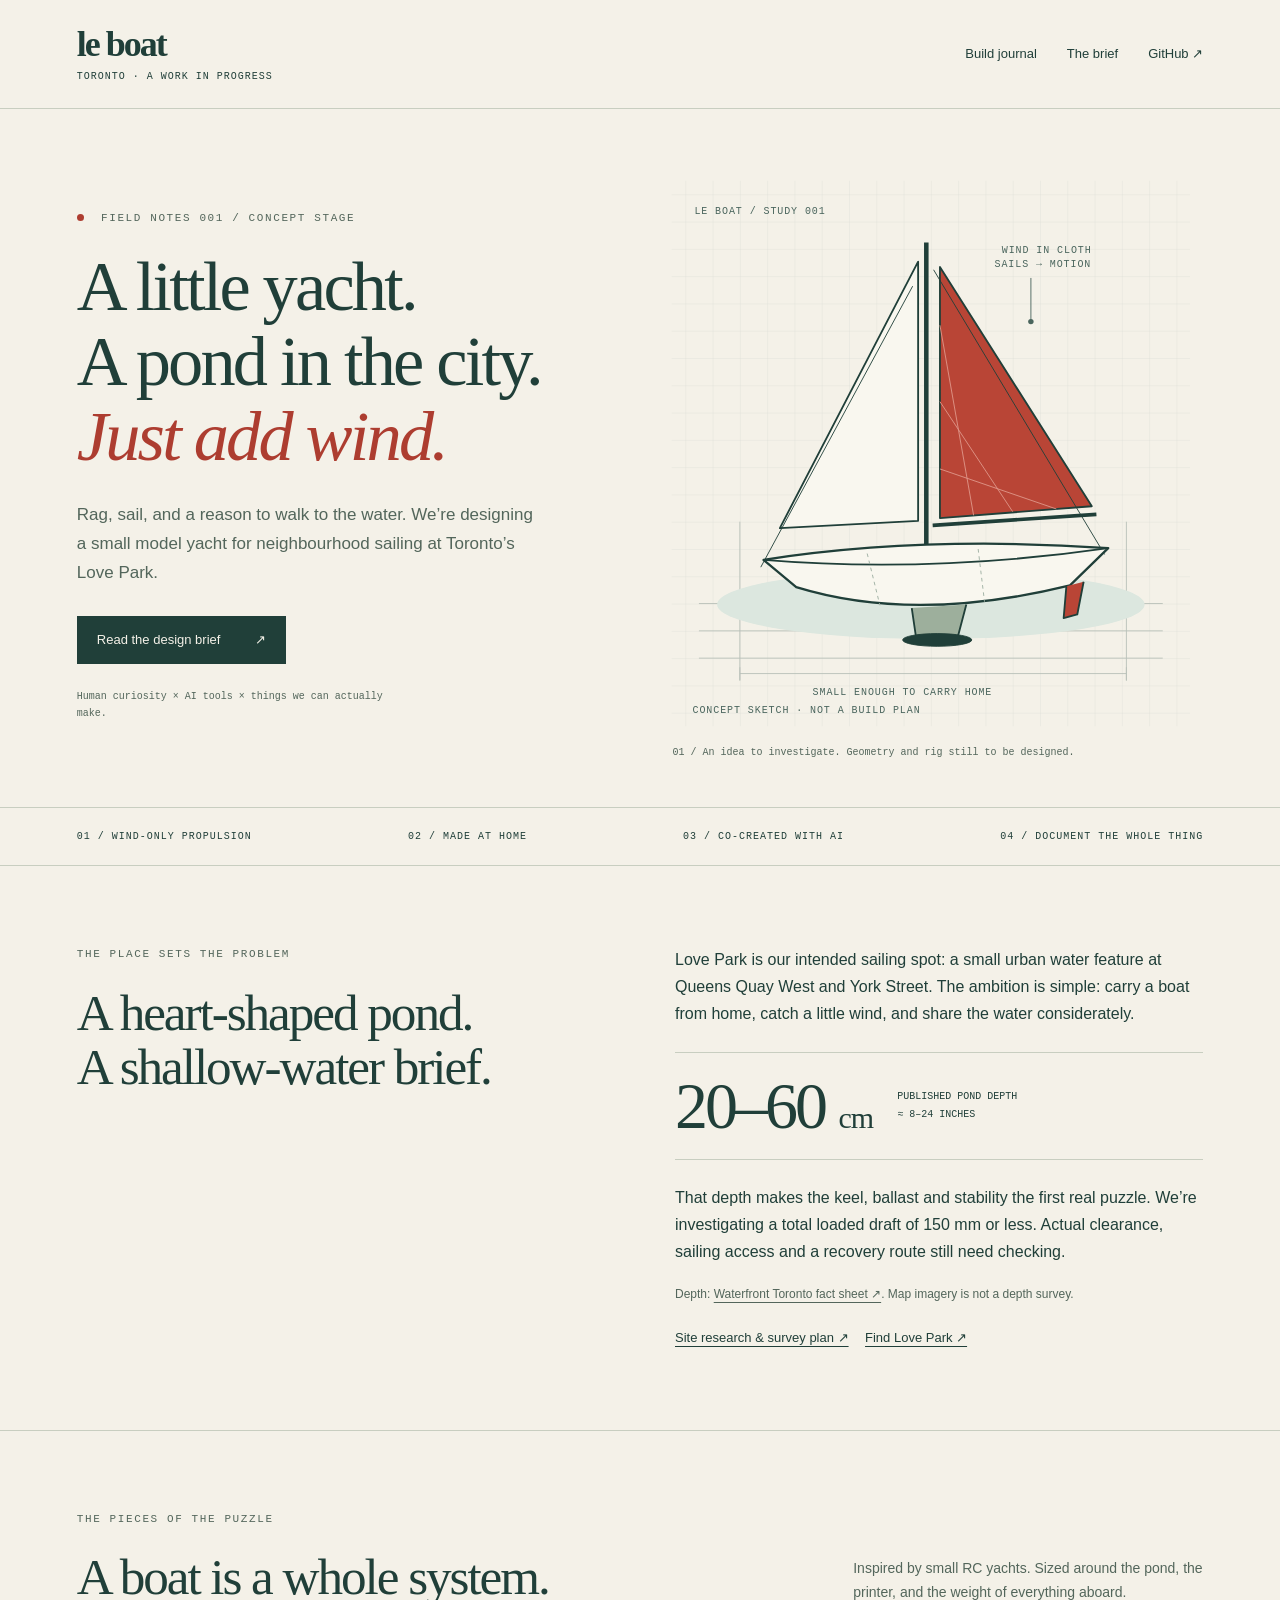
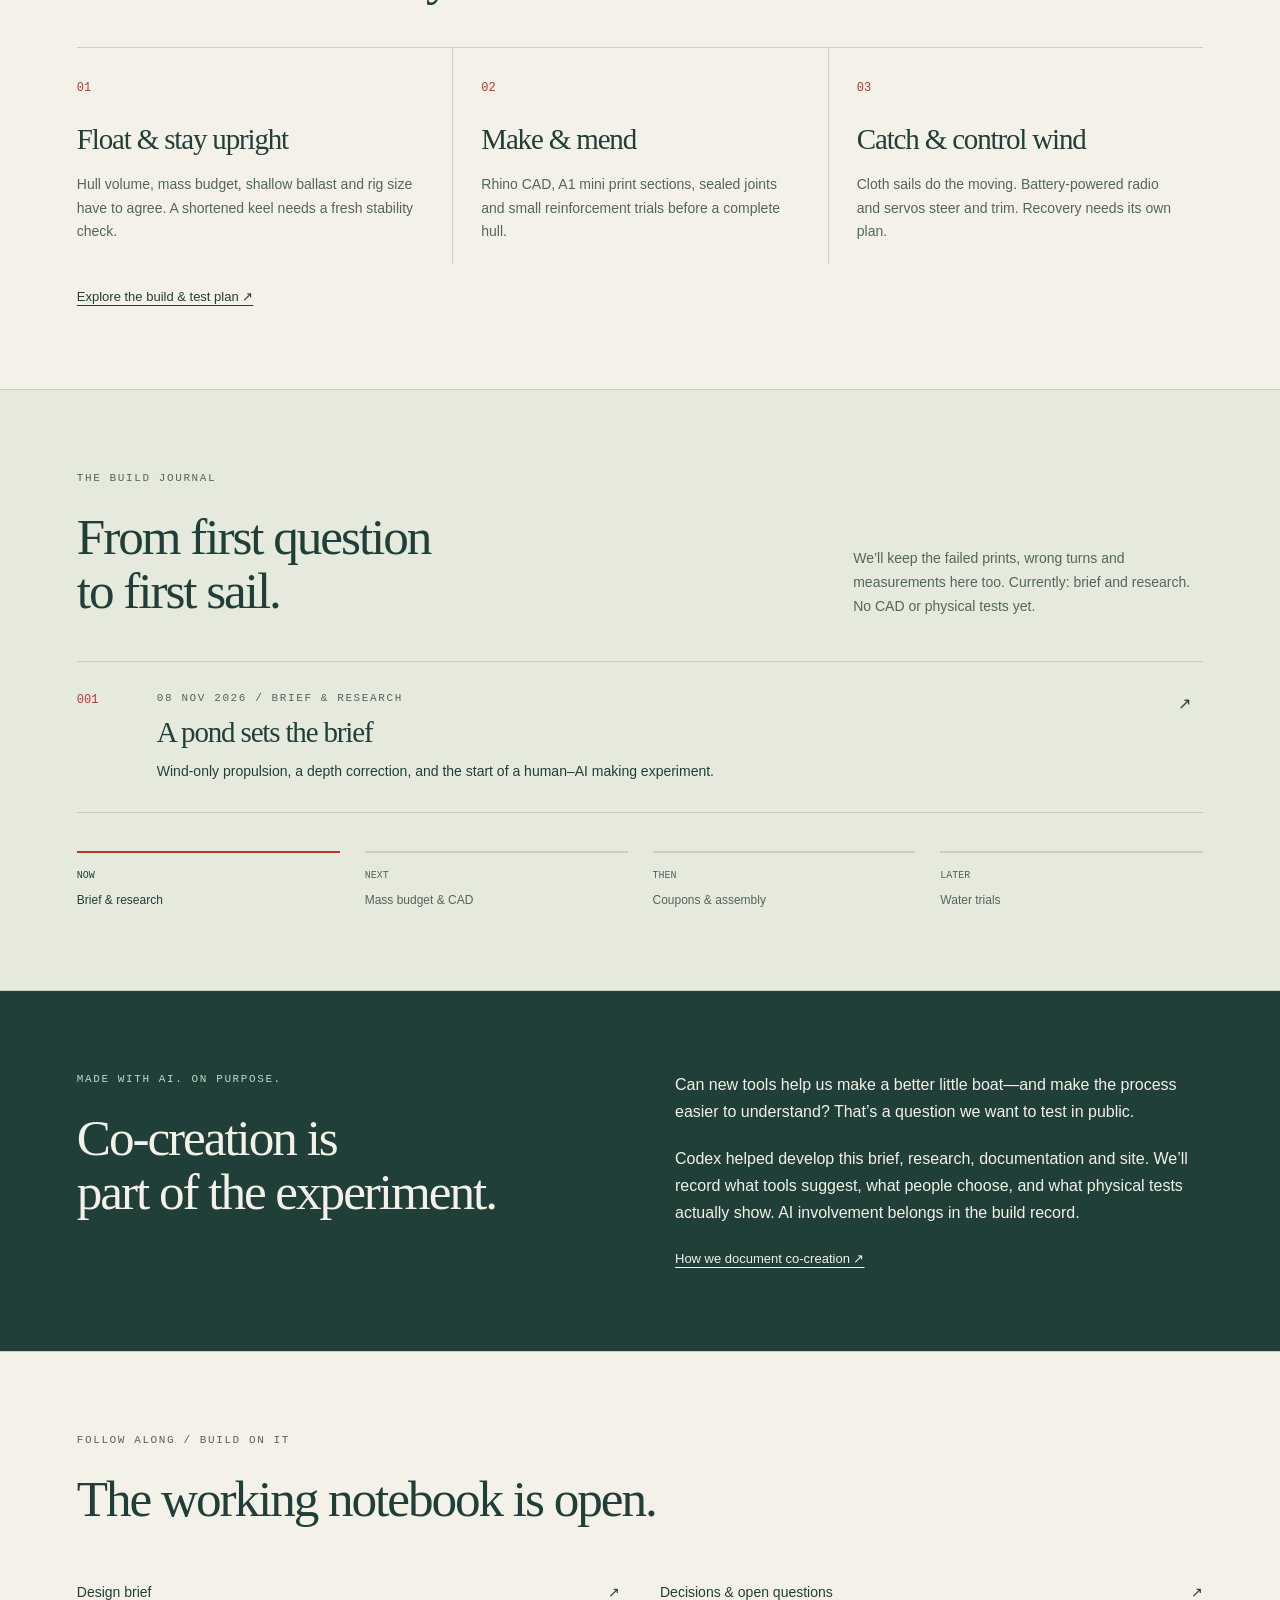
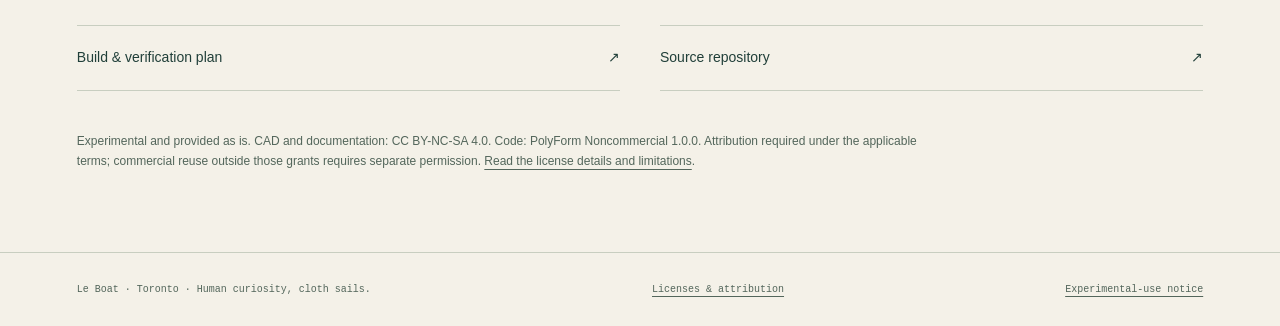
==== docs/index.html @ bbd02f6e "Establish wind-powered yacht brief, licensing, and project site" ====
<!doctype html>
<!-- SPDX-License-Identifier: PolyForm-Noncommercial-1.0.0
Required Notice: Copyright 2026 range-et and contributors. Le Boat — https://github.com/range-et/le-boat.
Prose and illustration: CC BY-NC-SA 4.0. -->
<html lang="en">
<head>
<meta charset="utf-8"><meta name="viewport" content="width=device-width, initial-scale=1">
<title>Le Boat — A little yacht for Love Park</title>
<meta name="description" content="A wind-powered model yacht for Toronto's Love Park. Follow an experimental, human–AI co-created CAD and home-building project, from the first brief to the first sail.">
<meta name="theme-color" content="#f4f1e8">
<link rel="stylesheet" href="assets/style.css">
</head>
<body>
<a class="skip" href="#content">Skip to content</a>
<header class="site-header"><a class="wordmark" href="index.html">le boat<span>Toronto · a work in progress</span></a><nav aria-label="Main"><a href="#journal">Build journal</a><a href="reference/design-brief.html">The brief</a><a href="https://github.com/range-et/le-boat">GitHub ↗</a></nav></header>
<main id="content">
<section class="hero">
<div class="hero-copy"><p class="eyebrow"><span class="status-dot"></span> Field notes 001 / Concept stage</p><h1>A little yacht.<br>A pond in the city.<br><em>Just add wind.</em></h1><p class="intro">Rag, sail, and a reason to walk to the water. We’re designing a small model yacht for neighbourhood sailing at Toronto’s Love Park.</p><a class="button" href="reference/design-brief.html">Read the design brief <span aria-hidden="true">↗</span></a><p class="hero-note">Human curiosity × AI tools × things we can actually make.</p></div>
<figure class="boat-figure">
<svg viewBox="0 0 600 630" role="img" aria-labelledby="boat-title boat-desc" xmlns="http://www.w3.org/2000/svg">
<title id="boat-title">A small yacht, sketched as a design idea</title><desc id="boat-desc">Concept illustration with cloth sails, a segmented hull and a shallow keel. This is not a dimensioned CAD model.</desc>
<defs><pattern id="grid" width="30" height="30" patternUnits="userSpaceOnUse"><path d="M 30 0 L 0 0 0 30" fill="none" stroke="#d4d8ce" stroke-width=".6"/></pattern></defs>
<rect x="15" y="15" width="570" height="600" rx="2" fill="url(#grid)"/>
<g stroke="#b9c1b9" stroke-width="1" fill="none"><path d="M45 480H555M45 510H555M45 540H555M90 390V565M515 390V565"/><path d="M90 557H515M90 550V564M515 550V564"/></g>
<ellipse cx="300" cy="481" rx="235" ry="38" fill="#dce7df"/>
<g stroke="#203f39" stroke-linejoin="round"><path d="M295 83L295 436" stroke-width="5"/><path d="M286 104L134 397L286 389Z" fill="#f9f7ef" stroke-width="2"/><path d="M310 110L310 386L477 373Z" fill="#b94536" stroke-width="2"/><path d="M310 174L347 383M310 258L390 379M310 332L438 376" fill="none" stroke="#df9789" stroke-width="1"/><path d="M280 131L113 440M303 113L491 426" fill="none" stroke-width="1"/><path d="M116 432Q289 405 495 419L453 460Q282 502 152 462Z" fill="#f9f7ef" stroke-width="2.5"/><path d="M116 432Q300 447 495 419" fill="none" stroke-width="2"/><path d="M230 425L244 482M352 420L359 478" fill="none" stroke="#9caea1" stroke-dasharray="4 4"/><path d="M279 485L284 519L329 519L339 481" fill="#9daf9c" stroke-width="2"/><ellipse cx="307" cy="520" rx="38" ry="7" fill="#203f39"/><path d="M449 461L446 496L461 492L468 456" fill="#b94536" stroke-width="2"/><path d="M302 394L482 382" stroke-width="4"/></g>
<g fill="#4a655d" font-family="monospace" font-size="11" letter-spacing="1"><text x="40" y="52">LE BOAT / STUDY 001</text><text x="170" y="581">SMALL ENOUGH TO CARRY HOME</text><text x="378" y="95">WIND IN CLOTH</text><text x="370" y="110">SAILS → MOTION</text><text x="38" y="600">CONCEPT SKETCH · NOT A BUILD PLAN</text></g>
<path d="M410 122L410 170" stroke="#4a655d" fill="none"/><circle cx="410" cy="170" r="3" fill="#4a655d"/>
</svg>
<figcaption>01 / An idea to investigate. Geometry and rig still to be designed.</figcaption>
</figure>
</section>
<div class="principles" aria-label="Project principles"><span>01 / Wind-only propulsion</span><span>02 / Made at home</span><span>03 / Co-created with AI</span><span>04 / Document the whole thing</span></div>
<section class="section split" id="place"><div><p class="eyebrow">The place sets the problem</p><h2>A heart-shaped pond.<br>A shallow-water brief.</h2></div><div><p>Love Park is our intended sailing spot: a small urban water feature at Queens Quay West and York Street. The ambition is simple: carry a boat from home, catch a little wind, and share the water considerately.</p><div class="depth"><strong>20–60 <small>cm</small></strong><span>Published pond depth<br>≈ 8–24 inches</span></div><p>That depth makes the keel, ballast and stability the first real puzzle. We’re investigating a total loaded draft of 150 mm or less. Actual clearance, sailing access and a recovery route still need checking.</p><p class="source">Depth: <a href="https://www.waterfrontoronto.ca/sites/default/files/2023-06/Love%20Park%20Fact%20Sheet_0.pdf">Waterfront Toronto fact sheet ↗</a>. Map imagery is not a depth survey.</p><a class="text-link" href="reference/pond.html">Site research & survey plan ↗</a> <a class="text-link" href="https://www.google.com/maps/search/?api=1&query=Love+Park+Toronto">Find Love Park ↗</a></div></section>
<section class="section puzzle" id="design"><div class="section-heading"><div><p class="eyebrow">The pieces of the puzzle</p><h2>A boat is a whole system.</h2></div><p>Inspired by small RC yachts. Sized around the pond, the printer, and the weight of everything aboard.</p></div><div class="work-grid"><article><span class="number">01</span><h3>Float & stay upright</h3><p>Hull volume, mass budget, shallow ballast and rig size have to agree. A shortened keel needs a fresh stability check.</p></article><article><span class="number">02</span><h3>Make & mend</h3><p>Rhino CAD, A1 mini print sections, sealed joints and small reinforcement trials before a complete hull.</p></article><article><span class="number">03</span><h3>Catch & control wind</h3><p>Cloth sails do the moving. Battery-powered radio and servos steer and trim. Recovery needs its own plan.</p></article></div><a class="text-link" href="reference/build-plan.html">Explore the build & test plan ↗</a></section>
<section class="section journal" id="journal"><div class="section-heading"><div><p class="eyebrow">The build journal</p><h2>From first question<br>to first sail.</h2></div><p>We’ll keep the failed prints, wrong turns and measurements here too. Currently: brief and research. No CAD or physical tests yet.</p></div><a class="journal-entry" href="reference/2026-11-08-project-foundation.html"><span class="entry-id">001</span><div><p class="eyebrow">08 Nov 2026 / Brief & research</p><h3>A pond sets the brief</h3><p>Wind-only propulsion, a depth correction, and the start of a human–AI making experiment.</p></div><span aria-hidden="true">↗</span></a><ol class="roadmap"><li class="current"><span>Now</span>Brief & research</li><li><span>Next</span>Mass budget & CAD</li><li><span>Then</span>Coupons & assembly</li><li><span>Later</span>Water trials</li></ol></section>
<section class="section ai"><div><p class="eyebrow">Made with AI. On purpose.</p><h2>Co-creation is<br>part of the experiment.</h2></div><div><p>Can new tools help us make a better little boat—and make the process easier to understand? That’s a question we want to test in public.</p><p>Codex helped develop this brief, research, documentation and site. We’ll record what tools suggest, what people choose, and what physical tests actually show. AI involvement belongs in the build record.</p><a class="text-link" href="reference/ai-co-creation.html">How we document co-creation ↗</a></div></section>
<section class="section resources"><p class="eyebrow">Follow along / build on it</p><h2>The working notebook is open.</h2><div class="resource-links"><a href="reference/design-brief.html">Design brief <span>↗</span></a><a href="reference/decisions.html">Decisions & open questions <span>↗</span></a><a href="reference/build-plan.html">Build & verification plan <span>↗</span></a><a href="https://github.com/range-et/le-boat">Source repository <span>↗</span></a></div><p class="license-note">Experimental and provided as is. CAD and documentation: CC BY-NC-SA 4.0. Code: PolyForm Noncommercial 1.0.0. Attribution required under the applicable terms; commercial reuse outside those grants requires separate permission. <a href="reference/LICENSE.html">Read the license details and limitations</a>.</p></section>
</main>
<footer><span>Le Boat · Toronto · Human curiosity, cloth sails.</span><a href="reference/LICENSE.html">Licenses & attribution</a><a href="reference/DISCLAIMER.html">Experimental-use notice</a></footer>
</body></html>
---- docs/assets/style.css ----
/* SPDX-License-Identifier: PolyForm-Noncommercial-1.0.0
Required Notice: Copyright 2026 range-et and contributors. Le Boat — https://github.com/range-et/le-boat. */
:root{--paper:#f4f1e8;--ink:#203f39;--muted:#53665b;--accent:#ad3d30;--line:#c8cec0;--wash:#e6eadd}*{box-sizing:border-box}html{scroll-behavior:smooth;scroll-padding-top:2rem}body{margin:0;background:var(--paper);color:var(--ink);font-family:Arial,Helvetica,sans-serif;font-size:16px;line-height:1.7}a{color:inherit;text-underline-offset:4px}a:hover{color:var(--accent)}a:focus-visible{outline:3px solid var(--accent);outline-offset:5px}h1,h2,h3,p,figure{margin:0}h1,h2,h3{font-family:Georgia,'Times New Roman',serif;font-weight:400;line-height:1.06;letter-spacing:-.04em}h1{font-size:clamp(48px,5.5vw,82px)}h1 em{font-weight:400;color:var(--accent)}h2{font-size:clamp(35px,4vw,53px)}h3{font-size:29px}p+p{margin-top:1.2rem}main,.site-header,footer{max-width:1440px;margin:auto}.site-header{padding:26px 6%;display:flex;justify-content:space-between;align-items:center;border-bottom:1px solid var(--line);gap:25px}.wordmark{font-family:Georgia,serif;font-weight:bold;font-size:36px;line-height:1;text-decoration:none;letter-spacing:-2px}.wordmark span{display:block;font-family:monospace;font-size:10px;letter-spacing:1px;font-weight:400;margin-top:10px;text-transform:uppercase}.site-header nav{display:flex;gap:30px;font-size:13px}.site-header nav a{text-decoration:none}.hero{padding:58px 6% 42px;display:grid;grid-template-columns:1fr 1fr;gap:35px;align-items:center}.eyebrow{font-family:monospace;font-size:11px;letter-spacing:1.6px;text-transform:uppercase;line-height:1.6;margin-bottom:22px;color:var(--muted)}.status-dot{display:inline-block;width:7px;height:7px;background:var(--accent);border-radius:50%;margin-right:9px}.intro{max-width:460px;font-size:17px;margin-top:28px;color:var(--muted)}.button{display:inline-flex;align-items:center;justify-content:space-between;gap:35px;margin-top:28px;background:var(--ink);color:var(--paper);padding:13px 20px;text-decoration:none;font-size:13px}.button:hover{background:var(--accent);color:var(--paper)}.hero-note{font-family:monospace;font-size:10px;margin-top:24px;max-width:340px;color:var(--muted)}.boat-figure svg{width:100%;height:auto;display:block}.boat-figure figcaption{font-family:monospace;font-size:10px;margin:4px 15px;color:var(--muted)}.principles{border-block:1px solid var(--line);display:flex;justify-content:space-between;gap:20px;padding:20px 6%;font-family:monospace;font-size:10px;text-transform:uppercase;letter-spacing:1px}.section{padding:80px 6%;border-bottom:1px solid var(--line)}.split,.ai{display:grid;grid-template-columns:1fr 1fr;gap:70px}.split p,.ai p{max-width:550px}.depth{display:flex;align-items:center;gap:24px;margin:24px 0;padding:20px 0;border-block:1px solid var(--line)}.depth strong{font-family:Georgia,serif;font-size:66px;letter-spacing:-3px;line-height:1;font-weight:400;white-space:nowrap}.depth small{font-size:30px;letter-spacing:-1px}.depth span{font-family:monospace;font-size:10px;line-height:1.8;text-transform:uppercase}.source{font-size:12px;color:var(--muted)}.text-link{display:inline-block;margin-top:22px;margin-right:12px;font-size:13px}.section-heading{display:flex;justify-content:space-between;align-items:end;gap:60px;margin-bottom:42px}.section-heading>p{max-width:350px;color:var(--muted);font-size:14px}.work-grid{display:grid;grid-template-columns:repeat(3,1fr);border-top:1px solid var(--line)}.work-grid article{padding:30px 28px 20px 0}.work-grid article+article{border-left:1px solid var(--line);padding-left:28px}.number{font-family:monospace;font-size:12px;color:var(--accent);display:block;margin-bottom:26px}.work-grid h3{margin-bottom:18px}.work-grid p{font-size:14px;color:var(--muted)}.journal{background:var(--wash)}.journal-entry{display:grid;grid-template-columns:60px 1fr 25px;gap:20px;padding:28px 0;border-block:1px solid var(--line);text-decoration:none}.entry-id{font-family:monospace;font-size:12px;color:var(--accent)}.journal-entry .eyebrow{margin-bottom:10px}.journal-entry h3{margin-bottom:12px}.journal-entry p:last-child{font-size:14px}.roadmap{display:grid;grid-template-columns:repeat(4,1fr);list-style:none;padding:0;margin:38px 0 0;gap:25px}.roadmap li{border-top:2px solid var(--line);padding-top:14px;font-size:12px;color:var(--muted)}.roadmap li.current{border-color:var(--accent);color:var(--ink)}.roadmap span{display:block;font-family:monospace;text-transform:uppercase;font-size:10px;margin-bottom:6px}.ai{background:var(--ink);color:var(--paper)}.ai .eyebrow{color:#c6d5c7}.resources h2{margin-bottom:35px}.resource-links{display:grid;grid-template-columns:1fr 1fr;gap:0 40px}.resource-links a{padding:20px 0;border-bottom:1px solid var(--line);text-decoration:none;display:flex;justify-content:space-between;font-size:14px}.license-note{max-width:850px;margin-top:40px;font-size:12px;color:var(--muted)}footer{padding:28px 6%;display:flex;gap:25px;justify-content:space-between;flex-wrap:wrap;font-family:monospace;font-size:10px;color:var(--muted)}.skip{position:absolute;top:-100px;left:15px;background:var(--paper);padding:10px;z-index:10}.skip:focus{top:10px}.document{max-width:950px;padding:55px 6% 85px}.document .back{display:inline-block}.document h1{font-size:clamp(38px,5vw,60px);margin-bottom:28px}.document h2{font-size:32px;margin:45px 0 20px}.document h3{font-size:25px;margin:30px 0 15px}.document p,.document ul,.document ol{margin-bottom:20px}.document p+p{margin-top:0}.document table{display:block;overflow:auto;border-collapse:collapse;font-size:13px;margin:25px 0;width:100%}.document th,.document td{text-align:left;border:1px solid var(--line);padding:12px;min-width:140px;vertical-align:top}.document th{background:var(--wash)}.document code{font-size:.88em;background:var(--wash);padding:2px 5px;overflow-wrap:anywhere}.document pre{overflow:auto;padding:18px;background:var(--wash)}.document a{overflow-wrap:anywhere}@media(max-width:850px){.hero{gap:12px;padding-top:40px}h1{font-size:50px}.site-header nav{gap:16px}.split,.ai{gap:35px}.principles{flex-wrap:wrap}.principles span{flex-basis:43%}.section-heading{gap:35px}.depth{gap:15px}.depth strong{font-size:52px}.depth span{font-size:9px}}@media(max-width:620px){.site-header{align-items:start;padding-block:23px;gap:12px}.wordmark{font-size:31px}.wordmark span{font-size:8px;letter-spacing:.6px}.site-header nav{font-size:11px;gap:12px;flex-wrap:wrap;justify-content:end;max-width:165px}.hero,.split,.ai{grid-template-columns:1fr}.hero{padding-top:35px;gap:25px}h1{font-size:clamp(44px,11.5vw,64px)}.intro{font-size:16px}.boat-figure{max-width:440px;justify-self:center}.hero-note{font-size:9px}.section{padding-block:48px}.section-heading{display:block}.section-heading>p{margin-top:22px}.split,.ai{gap:25px}.work-grid{grid-template-columns:1fr}.work-grid article{padding:25px 0}.work-grid article+article{border-left:0;border-top:1px solid var(--line);padding-left:0}.number{margin-bottom:14px}.roadmap{grid-template-columns:1fr 1fr}.journal-entry{grid-template-columns:30px 1fr 15px;gap:10px}.resource-links{grid-template-columns:1fr}.principles{font-size:9px;gap:12px}.document{padding-top:35px}.document h2{font-size:28px}.depth strong{font-size:62px}}@media(prefers-reduced-motion:reduce){html{scroll-behavior:auto}}
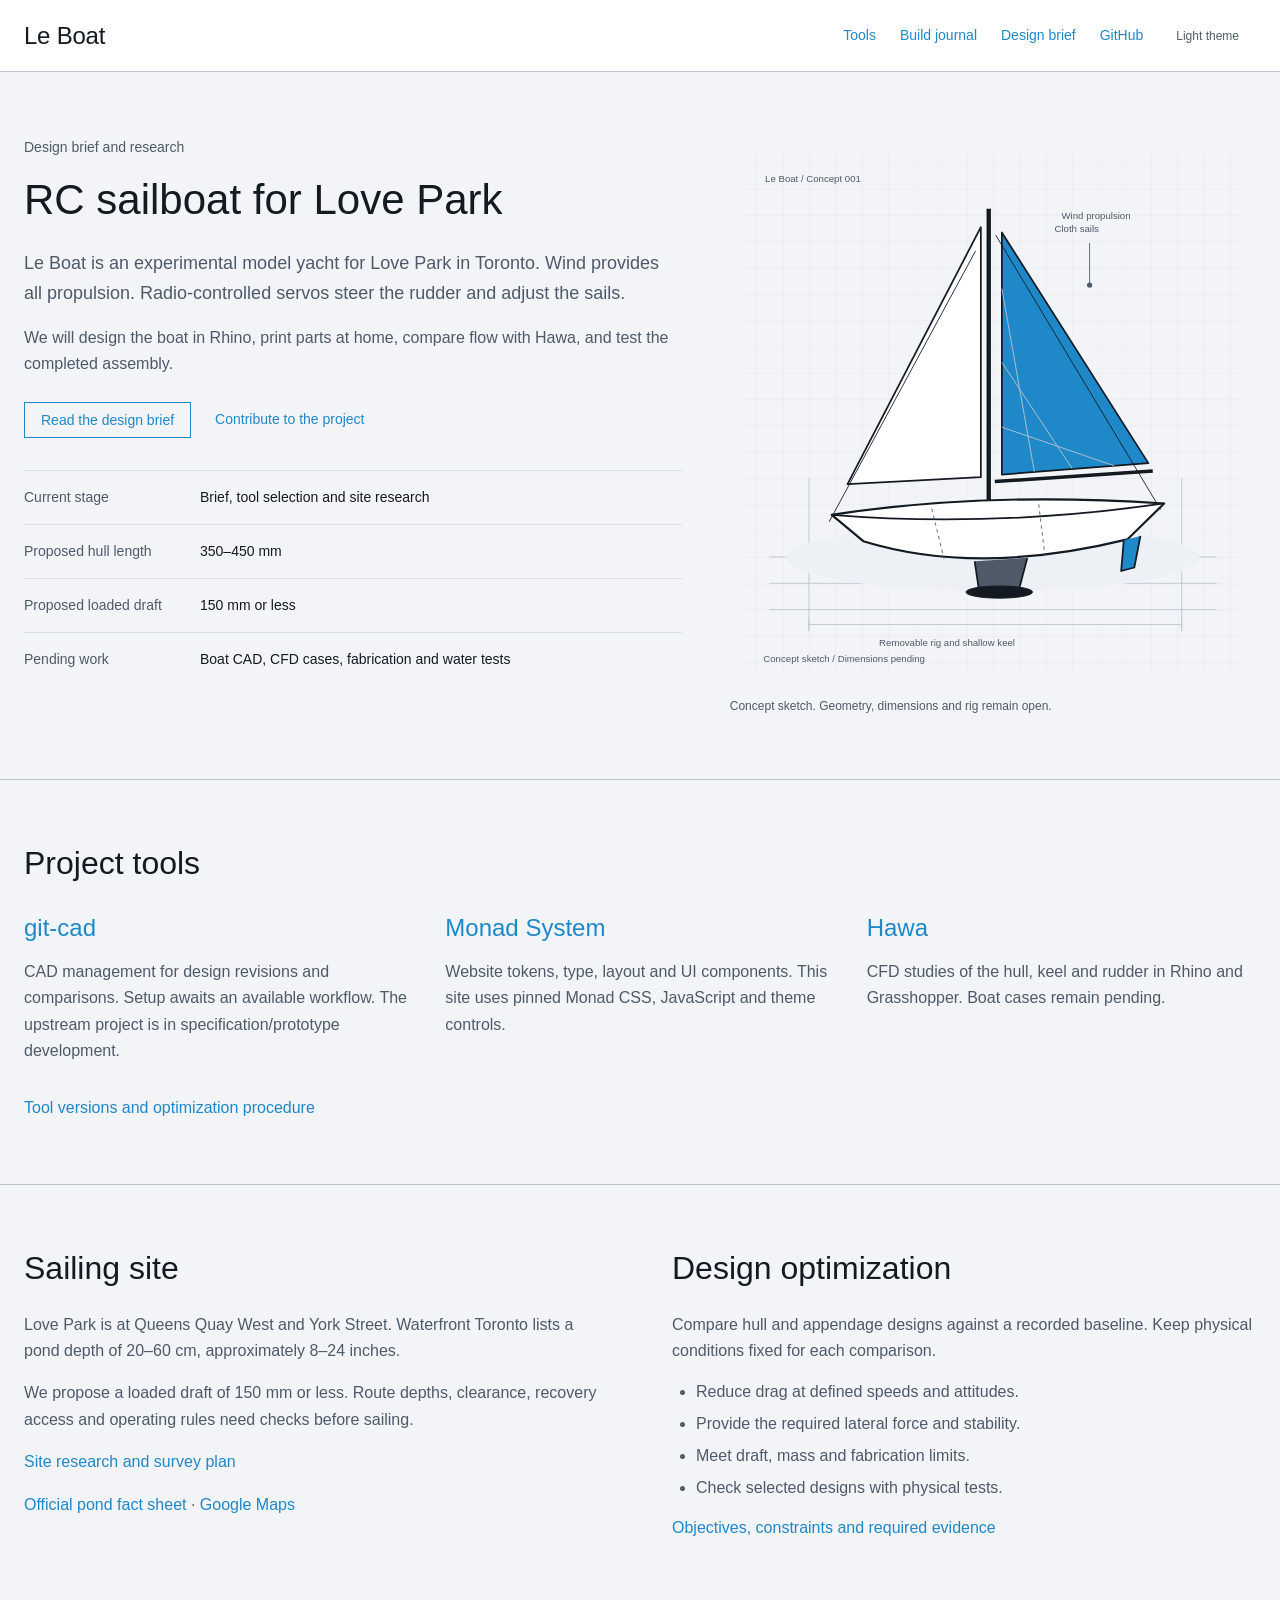
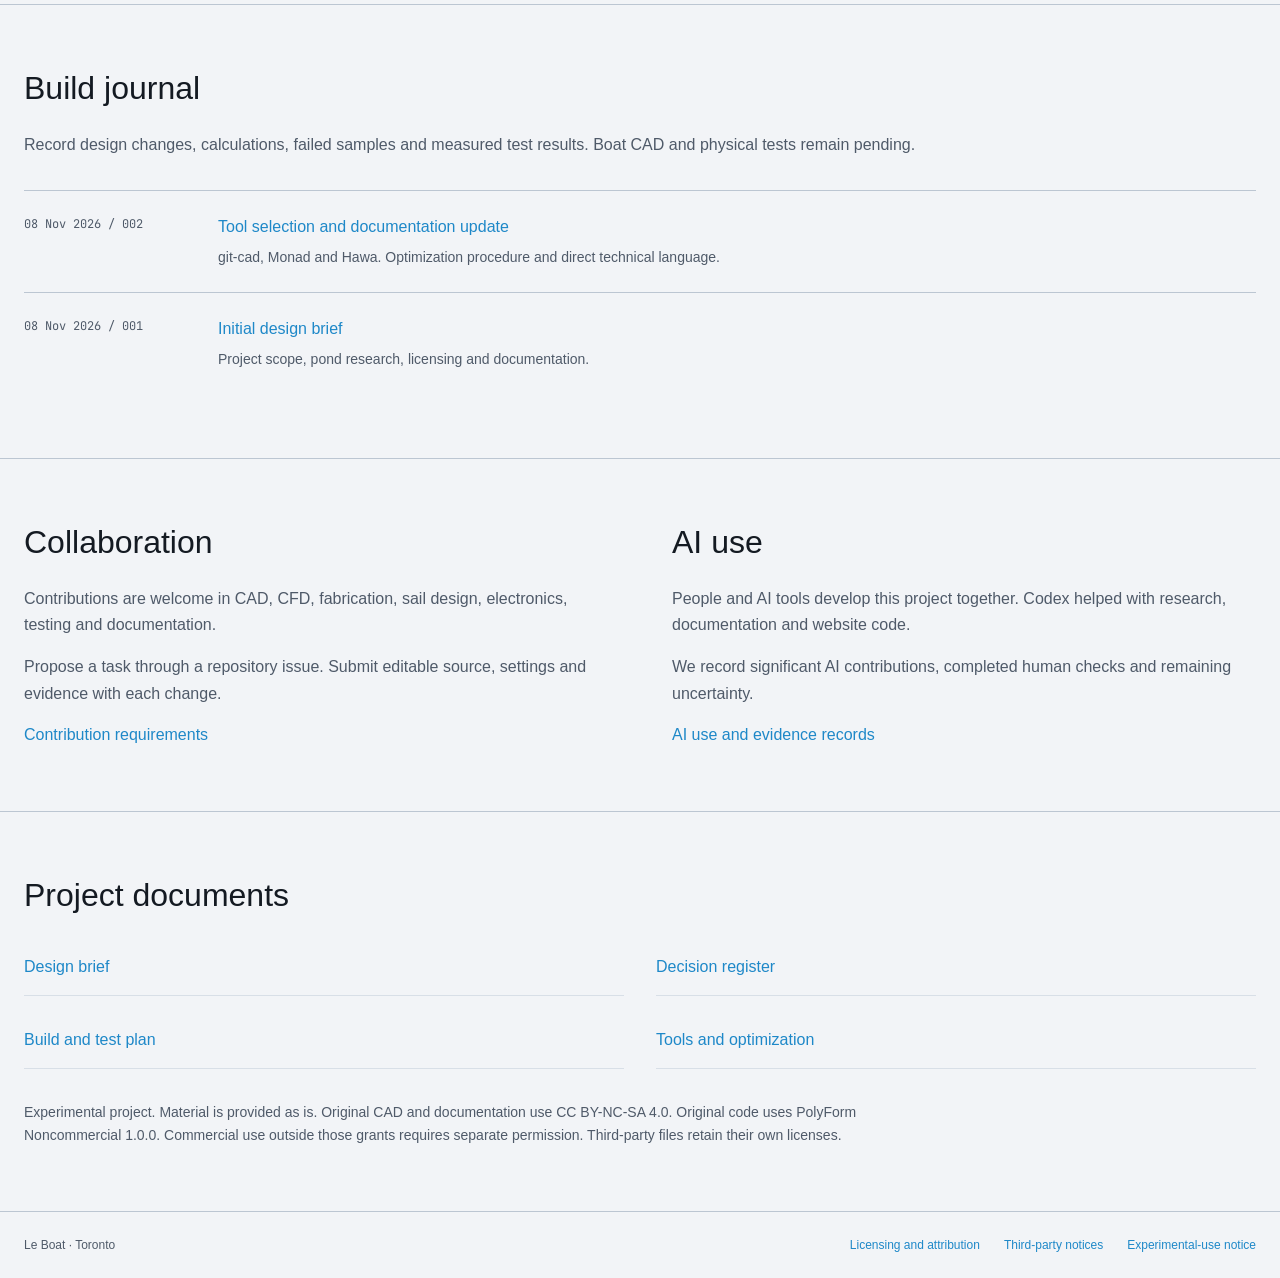
==== commit eee6021d: "Use Monad UI and document CAD and CFD tools" ====
--- a/docs/index.html
+++ b/docs/index.html
@@ -1,41 +1,33 @@
 <!doctype html>
 <!-- SPDX-License-Identifier: PolyForm-Noncommercial-1.0.0
 Required Notice: Copyright 2026 range-et and contributors. Le Boat — https://github.com/range-et/le-boat.
-Prose and illustration: CC BY-NC-SA 4.0. -->
-<html lang="en">
-<head>
-<meta charset="utf-8"><meta name="viewport" content="width=device-width, initial-scale=1">
-<title>Le Boat — A little yacht for Love Park</title>
-<meta name="description" content="A wind-powered model yacht for Toronto's Love Park. Follow an experimental, human–AI co-created CAD and home-building project, from the first brief to the first sail.">
-<meta name="theme-color" content="#f4f1e8">
-<link rel="stylesheet" href="assets/style.css">
-</head>
-<body>
+Prose and illustration: CC BY-NC-SA 4.0. Monad assets retain the MIT license. -->
+<html lang="en"><head>
+<meta charset="utf-8"><meta name="viewport" content="width=device-width,initial-scale=1">
+<title>Le Boat — RC sailboat for Love Park</title>
+<meta name="description" content="Design and build records for an experimental wind-powered RC sailboat in Toronto. CAD management with git-cad, website UI with Monad, and CFD with Hawa.">
+<link rel="stylesheet" href="assets/monad/monad.css"><link rel="stylesheet" href="assets/style.css">
+</head><body>
 <a class="skip" href="#content">Skip to content</a>
-<header class="site-header"><a class="wordmark" href="index.html">le boat<span>Toronto · a work in progress</span></a><nav aria-label="Main"><a href="#journal">Build journal</a><a href="reference/design-brief.html">The brief</a><a href="https://github.com/range-et/le-boat">GitHub ↗</a></nav></header>
+<header class="monad-header site-header"><a class="monad-header__name" href="index.html">Le Boat</a><nav aria-label="Main"><a href="#tools">Tools</a><a href="#journal">Build journal</a><a href="reference/design-brief.html">Design brief</a><a href="https://github.com/range-et/le-boat">GitHub</a></nav><button class="atomos-btn atomos-btn--ghost atomos-btn--sm" type="button" data-mn-theme-toggle aria-label="Light theme" aria-pressed="false">Light theme</button></header>
 <main id="content">
-<section class="hero">
-<div class="hero-copy"><p class="eyebrow"><span class="status-dot"></span> Field notes 001 / Concept stage</p><h1>A little yacht.<br>A pond in the city.<br><em>Just add wind.</em></h1><p class="intro">Rag, sail, and a reason to walk to the water. We’re designing a small model yacht for neighbourhood sailing at Toronto’s Love Park.</p><a class="button" href="reference/design-brief.html">Read the design brief <span aria-hidden="true">↗</span></a><p class="hero-note">Human curiosity × AI tools × things we can actually make.</p></div>
-<figure class="boat-figure">
-<svg viewBox="0 0 600 630" role="img" aria-labelledby="boat-title boat-desc" xmlns="http://www.w3.org/2000/svg">
-<title id="boat-title">A small yacht, sketched as a design idea</title><desc id="boat-desc">Concept illustration with cloth sails, a segmented hull and a shallow keel. This is not a dimensioned CAD model.</desc>
-<defs><pattern id="grid" width="30" height="30" patternUnits="userSpaceOnUse"><path d="M 30 0 L 0 0 0 30" fill="none" stroke="#d4d8ce" stroke-width=".6"/></pattern></defs>
+<section class="overview section">
+<div><p class="section-label">Design brief and research</p><h1>RC sailboat for Love Park</h1><p class="intro">Le Boat is an experimental model yacht for Love Park in Toronto. Wind provides all propulsion. Radio-controlled servos steer the rudder and adjust the sails.</p><p>We will design the boat in Rhino, print parts at home, compare flow with Hawa, and test the completed assembly.</p><div class="actions"><a class="atomos-btn atomos-btn--secondary" href="reference/design-brief.html">Read the design brief</a><a href="https://github.com/range-et/le-boat/issues">Contribute to the project</a></div><dl class="status-list"><div><dt>Current stage</dt><dd>Brief, tool selection and site research</dd></div><div><dt>Proposed hull length</dt><dd>350–450 mm</dd></div><div><dt>Proposed loaded draft</dt><dd>150 mm or less</dd></div><div><dt>Pending work</dt><dd>Boat CAD, CFD cases, fabrication and water tests</dd></div></dl></div>
+<figure class="boat-figure"><svg viewBox="0 0 600 630" role="img" aria-labelledby="boat-title boat-desc" xmlns="http://www.w3.org/2000/svg">
+<title id="boat-title">A small yacht, sketched as a design idea</title><desc id="boat-desc">Concept illustration with cloth sails, a segmented hull and a shallow keel. Dimensions remain open.</desc>
+<defs><pattern id="grid" width="30" height="30" patternUnits="userSpaceOnUse"><path d="M 30 0 L 0 0 0 30" fill="none" stroke="var(--strata-border-subtle)" stroke-width=".6"/></pattern></defs>
 <rect x="15" y="15" width="570" height="600" rx="2" fill="url(#grid)"/>
-<g stroke="#b9c1b9" stroke-width="1" fill="none"><path d="M45 480H555M45 510H555M45 540H555M90 390V565M515 390V565"/><path d="M90 557H515M90 550V564M515 550V564"/></g>
-<ellipse cx="300" cy="481" rx="235" ry="38" fill="#dce7df"/>
-<g stroke="#203f39" stroke-linejoin="round"><path d="M295 83L295 436" stroke-width="5"/><path d="M286 104L134 397L286 389Z" fill="#f9f7ef" stroke-width="2"/><path d="M310 110L310 386L477 373Z" fill="#b94536" stroke-width="2"/><path d="M310 174L347 383M310 258L390 379M310 332L438 376" fill="none" stroke="#df9789" stroke-width="1"/><path d="M280 131L113 440M303 113L491 426" fill="none" stroke-width="1"/><path d="M116 432Q289 405 495 419L453 460Q282 502 152 462Z" fill="#f9f7ef" stroke-width="2.5"/><path d="M116 432Q300 447 495 419" fill="none" stroke-width="2"/><path d="M230 425L244 482M352 420L359 478" fill="none" stroke="#9caea1" stroke-dasharray="4 4"/><path d="M279 485L284 519L329 519L339 481" fill="#9daf9c" stroke-width="2"/><ellipse cx="307" cy="520" rx="38" ry="7" fill="#203f39"/><path d="M449 461L446 496L461 492L468 456" fill="#b94536" stroke-width="2"/><path d="M302 394L482 382" stroke-width="4"/></g>
-<g fill="#4a655d" font-family="monospace" font-size="11" letter-spacing="1"><text x="40" y="52">LE BOAT / STUDY 001</text><text x="170" y="581">SMALL ENOUGH TO CARRY HOME</text><text x="378" y="95">WIND IN CLOTH</text><text x="370" y="110">SAILS → MOTION</text><text x="38" y="600">CONCEPT SKETCH · NOT A BUILD PLAN</text></g>
-<path d="M410 122L410 170" stroke="#4a655d" fill="none"/><circle cx="410" cy="170" r="3" fill="#4a655d"/>
-</svg>
-<figcaption>01 / An idea to investigate. Geometry and rig still to be designed.</figcaption>
-</figure>
+<g stroke="var(--strata-border)" stroke-width="1" fill="none"><path d="M45 480H555M45 510H555M45 540H555M90 390V565M515 390V565"/><path d="M90 557H515M90 550V564M515 550V564"/></g>
+<ellipse cx="300" cy="481" rx="235" ry="38" fill="var(--strata-layer-02)"/>
+<g stroke="var(--strata-text-primary)" stroke-linejoin="round"><path d="M295 83L295 436" stroke-width="5"/><path d="M286 104L134 397L286 389Z" fill="var(--strata-layer-01)" stroke-width="2"/><path d="M310 110L310 386L477 373Z" fill="var(--strata-interactive)" stroke-width="2"/><path d="M310 174L347 383M310 258L390 379M310 332L438 376" fill="none" stroke="var(--strata-border)" stroke-width="1"/><path d="M280 131L113 440M303 113L491 426" fill="none" stroke-width="1"/><path d="M116 432Q289 405 495 419L453 460Q282 502 152 462Z" fill="var(--strata-layer-01)" stroke-width="2.5"/><path d="M116 432Q300 447 495 419" fill="none" stroke-width="2"/><path d="M230 425L244 482M352 420L359 478" fill="none" stroke="var(--strata-text-secondary)" stroke-dasharray="4 4"/><path d="M279 485L284 519L329 519L339 481" fill="var(--strata-text-secondary)" stroke-width="2"/><ellipse cx="307" cy="520" rx="38" ry="7" fill="var(--strata-text-primary)"/><path d="M449 461L446 496L461 492L468 456" fill="var(--strata-interactive)" stroke-width="2"/><path d="M302 394L482 382" stroke-width="4"/></g>
+<g fill="var(--strata-text-secondary)" font-family="Helvetica, Arial, sans-serif" font-size="11"><text x="40" y="52">Le Boat / Concept 001</text><text x="170" y="581">Removable rig and shallow keel</text><text x="378" y="95">Wind propulsion</text><text x="370" y="110">Cloth sails</text><text x="38" y="600">Concept sketch / Dimensions pending</text></g>
+<path d="M410 122L410 170" stroke="var(--strata-text-secondary)" fill="none"/><circle cx="410" cy="170" r="3" fill="var(--strata-text-secondary)"/>
+</svg><figcaption>Concept sketch. Geometry, dimensions and rig remain open.</figcaption></figure>
 </section>
-<div class="principles" aria-label="Project principles"><span>01 / Wind-only propulsion</span><span>02 / Made at home</span><span>03 / Co-created with AI</span><span>04 / Document the whole thing</span></div>
-<section class="section split" id="place"><div><p class="eyebrow">The place sets the problem</p><h2>A heart-shaped pond.<br>A shallow-water brief.</h2></div><div><p>Love Park is our intended sailing spot: a small urban water feature at Queens Quay West and York Street. The ambition is simple: carry a boat from home, catch a little wind, and share the water considerately.</p><div class="depth"><strong>20–60 <small>cm</small></strong><span>Published pond depth<br>≈ 8–24 inches</span></div><p>That depth makes the keel, ballast and stability the first real puzzle. We’re investigating a total loaded draft of 150 mm or less. Actual clearance, sailing access and a recovery route still need checking.</p><p class="source">Depth: <a href="https://www.waterfrontoronto.ca/sites/default/files/2023-06/Love%20Park%20Fact%20Sheet_0.pdf">Waterfront Toronto fact sheet ↗</a>. Map imagery is not a depth survey.</p><a class="text-link" href="reference/pond.html">Site research & survey plan ↗</a> <a class="text-link" href="https://www.google.com/maps/search/?api=1&query=Love+Park+Toronto">Find Love Park ↗</a></div></section>
-<section class="section puzzle" id="design"><div class="section-heading"><div><p class="eyebrow">The pieces of the puzzle</p><h2>A boat is a whole system.</h2></div><p>Inspired by small RC yachts. Sized around the pond, the printer, and the weight of everything aboard.</p></div><div class="work-grid"><article><span class="number">01</span><h3>Float & stay upright</h3><p>Hull volume, mass budget, shallow ballast and rig size have to agree. A shortened keel needs a fresh stability check.</p></article><article><span class="number">02</span><h3>Make & mend</h3><p>Rhino CAD, A1 mini print sections, sealed joints and small reinforcement trials before a complete hull.</p></article><article><span class="number">03</span><h3>Catch & control wind</h3><p>Cloth sails do the moving. Battery-powered radio and servos steer and trim. Recovery needs its own plan.</p></article></div><a class="text-link" href="reference/build-plan.html">Explore the build & test plan ↗</a></section>
-<section class="section journal" id="journal"><div class="section-heading"><div><p class="eyebrow">The build journal</p><h2>From first question<br>to first sail.</h2></div><p>We’ll keep the failed prints, wrong turns and measurements here too. Currently: brief and research. No CAD or physical tests yet.</p></div><a class="journal-entry" href="reference/2026-11-08-project-foundation.html"><span class="entry-id">001</span><div><p class="eyebrow">08 Nov 2026 / Brief & research</p><h3>A pond sets the brief</h3><p>Wind-only propulsion, a depth correction, and the start of a human–AI making experiment.</p></div><span aria-hidden="true">↗</span></a><ol class="roadmap"><li class="current"><span>Now</span>Brief & research</li><li><span>Next</span>Mass budget & CAD</li><li><span>Then</span>Coupons & assembly</li><li><span>Later</span>Water trials</li></ol></section>
-<section class="section ai"><div><p class="eyebrow">Made with AI. On purpose.</p><h2>Co-creation is<br>part of the experiment.</h2></div><div><p>Can new tools help us make a better little boat—and make the process easier to understand? That’s a question we want to test in public.</p><p>Codex helped develop this brief, research, documentation and site. We’ll record what tools suggest, what people choose, and what physical tests actually show. AI involvement belongs in the build record.</p><a class="text-link" href="reference/ai-co-creation.html">How we document co-creation ↗</a></div></section>
-<section class="section resources"><p class="eyebrow">Follow along / build on it</p><h2>The working notebook is open.</h2><div class="resource-links"><a href="reference/design-brief.html">Design brief <span>↗</span></a><a href="reference/decisions.html">Decisions & open questions <span>↗</span></a><a href="reference/build-plan.html">Build & verification plan <span>↗</span></a><a href="https://github.com/range-et/le-boat">Source repository <span>↗</span></a></div><p class="license-note">Experimental and provided as is. CAD and documentation: CC BY-NC-SA 4.0. Code: PolyForm Noncommercial 1.0.0. Attribution required under the applicable terms; commercial reuse outside those grants requires separate permission. <a href="reference/LICENSE.html">Read the license details and limitations</a>.</p></section>
-</main>
-<footer><span>Le Boat · Toronto · Human curiosity, cloth sails.</span><a href="reference/LICENSE.html">Licenses & attribution</a><a href="reference/DISCLAIMER.html">Experimental-use notice</a></footer>
-</body></html>
+<section class="section" id="tools"><h2>Project tools</h2><div class="tool-grid"><article><h3><a href="https://github.com/range-et/git-cad">git-cad</a></h3><p>CAD management for design revisions and comparisons. Setup awaits an available workflow. The upstream project is in specification/prototype development.</p></article><article><h3><a href="https://github.com/range-et/monad_system">Monad System</a></h3><p>Website tokens, type, layout and UI components. This site uses pinned Monad CSS, JavaScript and theme controls.</p></article><article><h3><a href="https://github.com/range-et/hawa-cfd">Hawa</a></h3><p>CFD studies of the hull, keel and rudder in Rhino and Grasshopper. Boat cases remain pending.</p></article></div><a href="reference/tools-and-optimization.html">Tool versions and optimization procedure</a></section>
+<section class="section two-columns" id="site"><div><h2>Sailing site</h2><p>Love Park is at Queens Quay West and York Street. Waterfront Toronto lists a pond depth of 20–60 cm, approximately 8–24 inches.</p><p>We propose a loaded draft of 150 mm or less. Route depths, clearance, recovery access and operating rules need checks before sailing.</p><p><a href="reference/pond.html">Site research and survey plan</a></p><p><a href="https://www.waterfrontoronto.ca/sites/default/files/2023-06/Love%20Park%20Fact%20Sheet_0.pdf">Official pond fact sheet</a> · <a href="https://www.google.com/maps/search/?api=1&query=Love+Park+Toronto">Google Maps</a></p></div><div><h2>Design optimization</h2><p>Compare hull and appendage designs against a recorded baseline. Keep physical conditions fixed for each comparison.</p><ul><li>Reduce drag at defined speeds and attitudes.</li><li>Provide the required lateral force and stability.</li><li>Meet draft, mass and fabrication limits.</li><li>Check selected designs with physical tests.</li></ul><a href="reference/tools-and-optimization.html">Objectives, constraints and required evidence</a></div></section>
+<section class="section" id="journal"><h2>Build journal</h2><p>Record design changes, calculations, failed samples and measured test results. Boat CAD and physical tests remain pending.</p><div class="journal-list"><a href="reference/2026-11-08-tools-and-language.html"><span class="date">08 Nov 2026 / 002</span><strong>Tool selection and documentation update</strong><span>git-cad, Monad and Hawa. Optimization procedure and direct technical language.</span></a><a href="reference/2026-11-08-project-foundation.html"><span class="date">08 Nov 2026 / 001</span><strong>Initial design brief</strong><span>Project scope, pond research, licensing and documentation.</span></a></div></section>
+<section class="section two-columns"><div><h2>Collaboration</h2><p>Contributions are welcome in CAD, CFD, fabrication, sail design, electronics, testing and documentation.</p><p>Propose a task through a repository issue. Submit editable source, settings and evidence with each change.</p><a href="reference/CONTRIBUTING.html">Contribution requirements</a></div><div><h2>AI use</h2><p>People and AI tools develop this project together. Codex helped with research, documentation and website code.</p><p>We record significant AI contributions, completed human checks and remaining uncertainty.</p><a href="reference/ai-co-creation.html">AI use and evidence records</a></div></section>
+<section class="section"><h2>Project documents</h2><div class="resource-links"><a href="reference/design-brief.html">Design brief</a><a href="reference/decisions.html">Decision register</a><a href="reference/build-plan.html">Build and test plan</a><a href="reference/tools-and-optimization.html">Tools and optimization</a></div><p class="license-note">Experimental project. Material is provided as is. Original CAD and documentation use CC BY-NC-SA 4.0. Original code uses PolyForm Noncommercial 1.0.0. Commercial use outside those grants requires separate permission. Third-party files retain their own licenses.</p></section>
+</main><footer><span>Le Boat · Toronto</span><a href="reference/LICENSE.html">Licensing and attribution</a><a href="reference/THIRD_PARTY_NOTICES.html">Third-party notices</a><a href="reference/DISCLAIMER.html">Experimental-use notice</a></footer>
+<script src="assets/monad/monad.js"></script></body></html>
--- a/docs/assets/monad/monad.css
+++ b/docs/assets/monad/monad.css
@@ -0,0 +1,1028 @@
+/*
+ * Monad System
+ * Generated from colors.json — do not edit directly.
+ *
+ * Tiers:
+ *   Strata  — CSS custom properties (--strata-*)       connective state
+ *   Monad   — Structural layout (.monad-*)              root containers
+ *   Atomos  — Primitive components (.atomos-*)          indivisible units
+ *   Threshold — Navigation & transitions (.threshold-*) state crossings
+ */
+
+/* =========================================================================
+   FONTS — Helvetica (system, per the NASA standards manual) · Inter fallback
+           · JetBrains Mono (data) · Lora  (Google Fonts)
+   ========================================================================= */
+@import url('https://fonts.googleapis.com/css2?family=Inter:wght@300;400;500;700&family=JetBrains+Mono:wght@400;600;700&family=Lora:ital,wght@0,400;0,600;1,400&display=swap');
+
+/* =========================================================================
+   AKASHA — DARK (DEFAULT)
+   The connective state layer. All components read from these.
+   ========================================================================= */
+:root {
+  /* Ground */
+  --strata-bg:             #0F1113;
+  --strata-layer-01:       #171A1E;
+  --strata-layer-02:       #1F242B;
+  --strata-layer-03:       #2A313A;
+
+  /* Type */
+  --strata-text-primary:   #EEF2F6;
+  --strata-text-secondary: #B6BFCC;
+  --strata-text-disabled:  #7D8794;
+
+  /* Structure */
+  --strata-border:         #3A434F;
+  --strata-border-subtle:  #2B323A;
+  --strata-overlay:        rgba(0,0,0,0.65);
+
+  /* Signal */
+  --strata-interactive:        #1E88C8;
+  --strata-interactive-hover:  #1973AA;
+  --strata-interactive-active: #166696;
+  --strata-on-interactive:     #0F1113;
+
+  /* Status */
+  --strata-info:     #2B9ED1;
+  --strata-success:  #6EAD45;
+  --strata-warning:  #D7A12A;
+  --strata-error:    #E4002B;
+  --strata-on-info:    #0F1113;
+  --strata-on-success: #0F1113;
+  --strata-on-warning: #0F1113;
+  /* --strata-on-error is near-white (not near-black) — NASA-discipline:
+     the warning IS the red field, and white-on-red is the high-impact
+     pair the 1976 NASA Graphics Standards Manual reserves for stop-now
+     signaling. Other on-* tokens stay near-black because their bases
+     (info/success/warning) have luminance that pairs better with dark
+     foregrounds. */
+  --strata-on-error:   #F2F4F7;
+  --strata-info-bg:    #2B9ED11a;
+  --strata-success-bg: #6EAD451a;
+  --strata-warning-bg: #D7A12A1a;
+  --strata-error-bg:   #E4002B1a;
+
+  /* Domain */
+  --strata-move-start:  #4CAF50;
+  --strata-move-hand:   #03A9F4;
+  --strata-move-foot:   #FFEB3B;
+  --strata-move-finish: #9C27B0;
+
+  /* Misc */
+  --strata-highlight:  #FFEB3B;
+  --strata-disabled:   #757575;
+  --opacity-low:       0.2;
+  --opacity-high:      0.8;
+
+  /* Type system */
+  --font-sans:   'Helvetica Neue', Helvetica, 'Inter', Arial, sans-serif;
+  --font-mono:   'JetBrains Mono', 'Menlo', 'Courier New', monospace;
+  --font-serif:  'Lora', 'Georgia', Times, serif;
+
+  /* Scale */
+  --type-xs:   0.75rem;
+  --type-sm:   0.875rem;
+  --type-base: 1rem;
+  --type-md:   1.125rem;
+  --type-lg:   1.25rem;
+  --type-xl:   1.5rem;
+  --type-2xl:  1.75rem;
+  --type-3xl:  2rem;
+  --type-4xl:  2.625rem;
+  --type-5xl:  3.375rem;
+
+  /* Grid (8px base unit) */
+  --space-1:  8px;
+  --space-2:  16px;
+  --space-3:  24px;
+  --space-4:  32px;
+  --space-6:  48px;
+  --space-8:  64px;
+  --space-10: 80px;
+
+
+  /* Threshold — durations */
+  --threshold-duration-fast:      80ms;
+  --threshold-duration-base:      160ms;
+  --threshold-duration-slow:      280ms;
+  --threshold-duration-slower:    440ms;
+
+  /* Threshold — easing */
+  --threshold-ease-linear: linear;
+  --threshold-ease-out:    cubic-bezier(0.16, 1, 0.3, 1);
+  --threshold-ease-in:     cubic-bezier(0.7, 0, 0.84, 0);
+  --threshold-ease-in-out: cubic-bezier(0.65, 0, 0.35, 1);
+
+  /* Threshold — composed shorthands (backward compat) */
+  --threshold-fast:      var(--threshold-duration-fast)  var(--threshold-ease-linear);
+  --threshold-base:      var(--threshold-duration-base)  var(--threshold-ease-linear);
+  --threshold-slow:      var(--threshold-duration-slow)  var(--threshold-ease-linear);
+}
+
+/* =========================================================================
+   AKASHA — LIGHT
+   ========================================================================= */
+[data-strata="light"] {
+  --strata-bg:             #F2F4F7;
+  --strata-layer-01:       #ffffff;
+  --strata-layer-02:       #EDF1F5;
+  --strata-layer-03:       #E3E8EE;
+  --strata-text-primary:   #141A22;
+  --strata-text-secondary: #4F5A69;
+  --strata-text-disabled:  #7E8998;
+  --strata-border:         #BCC6D2;
+  --strata-border-subtle:  #D8DFE7;
+  --strata-overlay:        rgba(10,14,20,0.24);
+}
+
+@media (prefers-color-scheme: light) {
+  :root:not([data-strata="dark"]) {
+    --strata-bg:             #F2F4F7;
+    --strata-layer-01:       #ffffff;
+    --strata-layer-02:       #EDF1F5;
+    --strata-layer-03:       #E3E8EE;
+    --strata-text-primary:   #141A22;
+    --strata-text-secondary: #4F5A69;
+    --strata-text-disabled:  #7E8998;
+    --strata-border:         #BCC6D2;
+    --strata-border-subtle:  #D8DFE7;
+    --strata-overlay:        rgba(10,14,20,0.24);
+  }
+}
+
+/* =========================================================================
+   BASE RESET
+   ========================================================================= */
+*, *::before, *::after { box-sizing: border-box; margin: 0; padding: 0; }
+html { font-size: 16px; scroll-behavior: smooth; }
+
+body {
+  font-family: var(--font-sans);
+  font-size: var(--type-base);
+  font-weight: 400;
+  line-height: 1.5;
+  color: var(--strata-text-primary);
+  background-color: var(--strata-bg);
+  -webkit-font-smoothing: antialiased;
+  transition: background-color var(--threshold-base), color var(--threshold-base);
+}
+
+h1, h2, h3, h4, h5, h6 {
+  font-family: var(--font-sans);
+  font-weight: 500;
+  line-height: 1.2;
+  color: var(--strata-text-primary);
+  letter-spacing: normal;
+}
+h1 { font-size: clamp(1.75rem,  4vw + 0.5rem,  var(--type-4xl)); }
+h2 { font-size: clamp(1.5rem,   3vw + 0.5rem,  var(--type-3xl)); }
+h3 { font-size: clamp(1.25rem,  2.5vw + 0.25rem, var(--type-2xl)); }
+h4 { font-size: clamp(1.125rem, 2vw + 0.125rem, var(--type-xl)); }
+h5 { font-size: clamp(1rem,     1.5vw,          var(--type-lg)); }
+h6 { font-size: var(--type-base); }
+
+p { color: var(--strata-text-secondary); line-height: 1.65; }
+
+a {
+  color: var(--strata-interactive);
+  text-decoration: none;
+  transition: color var(--threshold-fast);
+}
+a:hover { color: var(--strata-interactive-hover); text-decoration: underline; }
+
+code, pre {
+  font-family: var(--font-mono);
+  font-size: var(--type-sm);
+  background: var(--strata-layer-02);
+  border: 1px solid var(--strata-border-subtle);
+}
+code { padding: 1px 5px; }
+pre  { padding: var(--space-2); overflow-x: auto; border-left: 2px solid var(--strata-interactive); }
+
+::selection {
+  background: #1E88C8;
+  color: #0F1113;
+}
+
+:focus-visible {
+  outline: 2px solid var(--strata-interactive);
+  outline-offset: 1px;
+}
+
+/* Scrollbar — Webkit (Chrome, Safari, Edge) */
+::-webkit-scrollbar { width: 8px; height: 8px; }
+::-webkit-scrollbar-track { background: var(--strata-bg); }
+::-webkit-scrollbar-thumb {
+  background: var(--strata-border);
+  border: 2px solid var(--strata-bg);
+}
+::-webkit-scrollbar-thumb:hover { background: var(--strata-interactive); }
+
+/* Scrollbar — Firefox */
+* { scrollbar-width: thin; scrollbar-color: var(--strata-border) var(--strata-bg); }
+
+/* =========================================================================
+   MONAD — GRID  (8px base unit, 16 columns)
+   ========================================================================= */
+.monad-grid {
+  display: grid;
+  grid-template-columns: repeat(16, 1fr);
+  gap: var(--space-2);
+  width: 100%;
+  max-width: 1584px;
+  margin-inline: auto;
+  padding-inline: var(--space-2);
+}
+.monad-row {
+  display: grid;
+  grid-template-columns: repeat(16, 1fr);
+  gap: var(--space-2);
+}
+
+@media (max-width: 1056px) {
+  .monad-grid { grid-template-columns: repeat(8, 1fr); }
+  .monad-row  { grid-template-columns: repeat(8, 1fr); }
+  .monad-col-md-full { grid-column: 1 / -1 !important; }
+  .monad-col-md-half { grid-column: span 4 !important; }
+}
+@media (max-width: 672px) {
+  .monad-grid { grid-template-columns: repeat(4, 1fr); padding-inline: 0; }
+  .monad-row  { grid-template-columns: repeat(4, 1fr); }
+  [class*="monad-col-"]:not([class*="monad-col-sm-"]) { grid-column: span 4; }
+  .monad-col-sm-full { grid-column: 1 / -1 !important; }
+  .monad-col-sm-half { grid-column: span 2 !important; }
+}
+
+.monad-col-1  { grid-column: span 1; }
+.monad-col-2  { grid-column: span 2; }
+.monad-col-3  { grid-column: span 3; }
+.monad-col-4  { grid-column: span 4; }
+.monad-col-5  { grid-column: span 5; }
+.monad-col-6  { grid-column: span 6; }
+.monad-col-7  { grid-column: span 7; }
+.monad-col-8  { grid-column: span 8; }
+.monad-col-9  { grid-column: span 9; }
+.monad-col-10 { grid-column: span 10; }
+.monad-col-11 { grid-column: span 11; }
+.monad-col-12 { grid-column: span 12; }
+.monad-col-13 { grid-column: span 13; }
+.monad-col-14 { grid-column: span 14; }
+.monad-col-15 { grid-column: span 15; }
+.monad-col-16 { grid-column: span 16; }
+
+/* =========================================================================
+   MONAD — SHELL  (structural layout)
+   ========================================================================= */
+.monad-layout {
+  display: flex;
+  min-height: calc(100vh - 48px);
+}
+
+.monad-header {
+  position: sticky;
+  top: 0;
+  z-index: 100;
+  display: flex;
+  align-items: center;
+  gap: var(--space-2);
+  height: 48px;
+  padding-inline: var(--space-2);
+  background: var(--strata-layer-01);
+  border-bottom: 1px solid var(--strata-border);
+}
+.monad-header__name {
+  font-size: var(--type-base);
+  font-weight: 700;
+  color: var(--strata-text-primary);
+  letter-spacing: -0.01em;
+  white-space: nowrap;
+}
+.monad-header__actions {
+  display: flex;
+  align-items: center;
+  gap: var(--space-1);
+  margin-left: auto;
+}
+
+.monad-rail {
+  width: 240px;
+  min-height: 100vh;
+  padding: var(--space-2) 0;
+  background: var(--strata-layer-01);
+  border-right: 1px solid var(--strata-border);
+  flex-shrink: 0;
+}
+.monad-rail__section {
+  padding: var(--space-2) var(--space-2) var(--space-1);
+  font-size: var(--type-sm);
+  font-weight: 500;
+  color: var(--strata-text-secondary);
+}
+.monad-rail__item {
+  display: flex;
+  align-items: center;
+  gap: var(--space-1);
+  padding: 9px var(--space-2);
+  font-size: var(--type-sm);
+  color: var(--strata-text-secondary);
+  cursor: pointer;
+  border: none;
+  background: transparent;
+  width: 100%;
+  text-align: left;
+  text-decoration: none;
+  transition: background var(--threshold-fast), color var(--threshold-fast);
+}
+.monad-rail__item:hover {
+  background: var(--strata-layer-02);
+  color: var(--strata-text-primary);
+}
+.monad-rail__item.active {
+  background: var(--strata-layer-02);
+  color: var(--strata-interactive);
+  border-left: 2px solid var(--strata-interactive);
+  padding-left: calc(var(--space-2) - 2px);
+}
+
+.monad-content {
+  flex: 1;
+  padding: var(--space-4);
+  min-width: 0;
+}
+
+/* =========================================================================
+   THRESHOLD — NAVIGATION  (traversal elements)
+   ========================================================================= */
+.threshold-nav {
+  display: flex;
+  align-items: center;
+  gap: 2px;
+  flex: 1;
+}
+.threshold-nav a, .threshold-link {
+  display: inline-block;
+  padding: 6px var(--space-2);
+  font-size: var(--type-sm);
+  font-weight: 400;
+  color: var(--strata-text-secondary);
+  text-decoration: none;
+  border-bottom: 2px solid transparent;
+  transition: color var(--threshold-fast), border-color var(--threshold-fast);
+}
+.threshold-nav a:hover, .threshold-link:hover {
+  color: var(--strata-text-primary);
+  text-decoration: none;
+}
+.threshold-nav a.active, .threshold-link.active {
+  color: var(--strata-interactive);
+  border-bottom-color: var(--strata-interactive);
+}
+
+/* Hamburger toggle */
+.threshold-toggle {
+  display: none;
+  flex-direction: column;
+  justify-content: center;
+  align-items: center;
+  gap: 5px;
+  width: 36px;
+  height: 36px;
+  padding: 0;
+  background: transparent;
+  border: 1px solid var(--strata-border);
+  cursor: pointer;
+  color: var(--strata-text-secondary);
+  transition: background var(--threshold-fast), color var(--threshold-fast);
+  flex-shrink: 0;
+}
+.threshold-toggle:hover { background: var(--strata-layer-02); color: var(--strata-text-primary); }
+.threshold-toggle__bar {
+  display: block;
+  width: 16px;
+  height: 2px;
+  background: currentColor;
+  transition: transform var(--threshold-fast), opacity var(--threshold-fast);
+}
+.threshold-toggle[aria-expanded="true"] .threshold-toggle__bar:nth-child(1) { transform: translateY(7px) rotate(45deg); }
+.threshold-toggle[aria-expanded="true"] .threshold-toggle__bar:nth-child(2) { opacity: 0; }
+.threshold-toggle[aria-expanded="true"] .threshold-toggle__bar:nth-child(3) { transform: translateY(-7px) rotate(-45deg); }
+
+/* Overlay backdrop */
+.threshold-overlay {
+  display: none;
+  position: fixed;
+  inset: 0;
+  background: var(--strata-overlay);
+  z-index: 199;
+}
+.threshold-overlay.is-visible { display: block; }
+
+@media (max-width: 1056px) {
+  .threshold-toggle { display: flex; }
+  .threshold-nav {
+    display: none;
+    position: fixed;
+    top: 48px;
+    left: 0;
+    right: 0;
+    background: var(--strata-layer-01);
+    border-bottom: 2px solid var(--strata-border);
+    padding: var(--space-2);
+    z-index: 98;
+    flex-direction: column;
+    gap: 2px;
+  }
+  .threshold-nav.is-open { display: flex; }
+  .threshold-nav a {
+    padding: var(--space-1) var(--space-2);
+    width: 100%;
+    border-bottom: none;
+  }
+  .monad-rail {
+    position: fixed;
+    top: 48px;
+    left: 0;
+    bottom: 0;
+    z-index: 200;
+    transform: translateX(-100%);
+    transition: transform var(--threshold-base);
+    min-height: unset;
+    overflow-y: auto;
+  }
+  .monad-rail.is-open { transform: translateX(0); }
+  .monad-content { padding: var(--space-3); }
+}
+@media (max-width: 672px) {
+  .monad-content { padding: var(--space-2); }
+}
+
+/* =========================================================================
+   AKASHA TOGGLE  (theme switcher)
+   ========================================================================= */
+.strata-toggle {
+  display: inline-flex;
+  align-items: center;
+  justify-content: center;
+  width: 32px;
+  height: 32px;
+  padding: 0;
+  background: transparent;
+  border: 1px solid var(--strata-border);
+  color: var(--strata-text-secondary);
+  cursor: pointer;
+  font-size: var(--type-sm);
+  font-family: var(--font-mono);
+  transition: background var(--threshold-fast), color var(--threshold-fast), border-color var(--threshold-fast);
+}
+.strata-toggle:hover {
+  background: var(--strata-interactive);
+  color: var(--strata-on-interactive);
+  border-color: var(--strata-interactive);
+}
+
+/* =========================================================================
+   ATOMOS — BUTTONS  (indivisible action units)
+   ========================================================================= */
+.atomos-btn {
+  display: inline-flex;
+  align-items: center;
+  justify-content: center;
+  gap: var(--space-1);
+  padding: 10px var(--space-2);
+  font-family: var(--font-sans);
+  font-size: var(--type-sm);
+  font-weight: 500;
+  line-height: 1;
+  border: 1px solid transparent;
+  cursor: pointer;
+  white-space: nowrap;
+  text-decoration: none;
+  transition:
+    background var(--threshold-fast),
+    border-color var(--threshold-fast),
+    color var(--threshold-fast);
+}
+.atomos-btn:disabled { opacity: 0.35; cursor: not-allowed; pointer-events: none; }
+.atomos-btn--sm { padding: 6px var(--space-2); font-size: var(--type-xs); }
+.atomos-btn--lg { padding: 14px var(--space-3); font-size: var(--type-base); }
+
+.atomos-btn--primary {
+  background: var(--strata-interactive);
+  color: var(--strata-on-interactive);
+  border-color: var(--strata-interactive);
+}
+.atomos-btn--primary:hover  { background: var(--strata-interactive-hover);  border-color: var(--strata-interactive-hover); }
+.atomos-btn--primary:active { background: var(--strata-interactive-active); border-color: var(--strata-interactive-active); }
+
+.atomos-btn--secondary {
+  background: transparent;
+  color: var(--strata-interactive);
+  border-color: var(--strata-interactive);
+}
+.atomos-btn--secondary:hover  { background: var(--strata-interactive); color: var(--strata-on-interactive); }
+.atomos-btn--secondary:active { background: var(--strata-interactive-active); color: var(--strata-on-interactive); border-color: var(--strata-interactive-active); }
+
+.atomos-btn--danger {
+  background: var(--strata-error);
+  color: var(--strata-on-error);
+  border-color: var(--strata-error);
+}
+.atomos-btn--danger:hover  { background: color-mix(in srgb, var(--strata-error) 85%, black); border-color: color-mix(in srgb, var(--strata-error) 85%, black); }
+.atomos-btn--danger:active { background: color-mix(in srgb, var(--strata-error) 75%, black); border-color: color-mix(in srgb, var(--strata-error) 75%, black); }
+
+.atomos-btn--ghost {
+  background: transparent;
+  color: var(--strata-text-secondary);
+  border-color: transparent;
+}
+.atomos-btn--ghost:hover {
+  background: var(--strata-layer-02);
+  color: var(--strata-text-primary);
+  border-color: var(--strata-border);
+}
+
+/* =========================================================================
+   ATOMOS — CARDS  (contained surface units)
+   ========================================================================= */
+.atomos-card {
+  background: var(--strata-layer-01);
+  border: 1px solid var(--strata-border);
+  padding: var(--space-3);
+}
+.atomos-card--interactive { cursor: pointer; }
+.atomos-card--interactive:hover { border-color: var(--strata-interactive); }
+.atomos-card--flat { border-color: var(--strata-border-subtle); }
+
+.atomos-card__header {
+  display: flex;
+  align-items: center;
+  justify-content: space-between;
+  margin-bottom: var(--space-2);
+  padding-bottom: var(--space-2);
+  border-bottom: 1px solid var(--strata-border-subtle);
+}
+.atomos-card__title { font-size: var(--type-base); font-weight: 500; color: var(--strata-text-primary); }
+.atomos-card__body  { color: var(--strata-text-secondary); font-size: var(--type-sm); }
+
+.atomos-tile {
+  background: var(--strata-layer-01);
+  border: 1px solid var(--strata-border);
+  padding: var(--space-3);
+  cursor: pointer;
+  transition: background var(--threshold-fast), border-color var(--threshold-fast);
+}
+.atomos-tile:hover  { background: var(--strata-layer-02); border-color: var(--strata-interactive); }
+.atomos-tile.active {
+  background: var(--strata-layer-02);
+  border-left: 2px solid var(--strata-interactive);
+  padding-left: calc(var(--space-3) - 2px);
+}
+
+/* Stat variant */
+.atomos-stat {
+  background: var(--strata-layer-01);
+  border: 1px solid var(--strata-border);
+  border-top: 2px solid var(--strata-border);
+  padding: var(--space-3);
+}
+.atomos-stat--signal   { border-top-color: var(--strata-interactive); }
+.atomos-stat--success  { border-top-color: var(--strata-success); }
+.atomos-stat--warning  { border-top-color: var(--strata-warning); }
+.atomos-stat--error    { border-top-color: var(--strata-error); }
+
+.atomos-stat__eyebrow {
+  font-size: var(--type-sm);
+  font-weight: 500;
+  color: var(--strata-text-secondary);
+  margin-bottom: var(--space-1);
+}
+.atomos-stat__value {
+  font-size: var(--type-3xl);
+  font-weight: 300;
+  color: var(--strata-text-primary);
+  line-height: 1;
+  font-variant-numeric: tabular-nums;
+}
+.atomos-stat__label { font-size: var(--type-sm); color: var(--strata-text-secondary); margin-top: 4px; }
+.atomos-stat__delta { font-size: var(--type-xs); margin-top: 6px; font-family: var(--font-mono); }
+.atomos-stat__delta--up   { color: var(--strata-success); }
+.atomos-stat__delta--down { color: var(--strata-error); }
+
+@media (max-width: 672px) {
+  .atomos-card, .atomos-tile, .atomos-stat { padding: var(--space-2); }
+}
+
+/* =========================================================================
+   ATOMOS — TAGS & BADGES
+   ========================================================================= */
+.atomos-tag {
+  display: inline-flex;
+  align-items: center;
+  gap: 4px;
+  padding: 2px 7px;
+  font-size: var(--type-xs);
+  font-weight: 600;
+  font-family: var(--font-mono);
+  border: 1px solid transparent;
+  white-space: nowrap;
+}
+.atomos-tag--info    { background: var(--strata-info-bg);    color: var(--strata-info);    border-color: var(--strata-info); }
+.atomos-tag--success { background: var(--strata-success-bg); color: var(--strata-success); border-color: var(--strata-success); }
+.atomos-tag--warning { background: var(--strata-warning-bg); color: var(--strata-warning); border-color: var(--strata-warning); }
+.atomos-tag--error   { background: var(--strata-error-bg);   color: var(--strata-error);   border-color: var(--strata-error); }
+.atomos-tag--neutral { background: var(--strata-layer-02); color: var(--strata-text-secondary); border-color: var(--strata-border); }
+
+.atomos-badge {
+  display: inline-flex;
+  align-items: center;
+  justify-content: center;
+  min-width: 18px;
+  height: 18px;
+  padding: 0 5px;
+  font-size: 10px;
+  font-weight: 700;
+  font-family: var(--font-mono);
+  background: var(--strata-interactive);
+  color: var(--strata-on-interactive);
+}
+.atomos-badge--error { background: var(--strata-error); color: var(--strata-on-error); }
+
+/* =========================================================================
+   ATOMOS — NOTICES  (status communication)
+   ========================================================================= */
+.atomos-notice {
+  display: flex;
+  align-items: flex-start;
+  gap: var(--space-2);
+  padding: var(--space-2) var(--space-3);
+  border-left: 3px solid transparent;
+  font-size: var(--type-sm);
+}
+.atomos-notice__icon  { flex-shrink: 0; margin-top: 1px; font-family: var(--font-mono); }
+.atomos-notice__body  { flex: 1; }
+.atomos-notice__title { font-weight: 500; color: var(--strata-text-primary); margin-bottom: 2px; }
+.atomos-notice__msg   { color: var(--strata-text-secondary); }
+.atomos-notice__close {
+  background: transparent; border: none; cursor: pointer; padding: 0;
+  color: var(--strata-text-disabled); font-size: var(--type-base); flex-shrink: 0;
+  transition: color var(--threshold-fast);
+}
+.atomos-notice__close:hover { color: var(--strata-text-primary); }
+
+.atomos-notice--info    { background: var(--strata-info-bg);    border-color: var(--strata-info); }
+.atomos-notice--success { background: var(--strata-success-bg); border-color: var(--strata-success); }
+.atomos-notice--warning { background: var(--strata-warning-bg); border-color: var(--strata-warning); }
+.atomos-notice--error   { background: var(--strata-error-bg);   border-color: var(--strata-error); }
+
+/* =========================================================================
+   ATOMOS — CALLOUTS  (high-priority state, NASA-discipline "fill not frame")
+   =========================================================================
+   Notices are *informational* — outlined, tinted bg, peripheral. Callouts
+   are *attention-claiming* — the state IS the field. Use callouts when the
+   user must look at this element first; use notices for ambient status.
+
+   Discipline: solid status field, on-* text token, flush-left, NO decorative
+   icon (the colour and the type are the signal). Type is Helvetica. The
+   headline is bold. The head and the action use medium weight. All text is
+   sentence case without added letter spacing.
+   Benchmark: the warning callout averages 86.2% UMSI++ mass-on-target in the
+   perception benchmark (benchmark/report.md, run of 13 October 2026). */
+.atomos-callout {
+  padding: 0;
+  text-align: left;
+  border: 0;
+}
+.atomos-callout *, .atomos-callout *::before, .atomos-callout *::after {
+  /* The callout's tonal field IS the readability contract. Reset any
+     ambient text-color rules (e.g. global p tag color) so descendants
+     inherit the on-* token via currentColor. */
+  color: inherit;
+}
+.atomos-callout__head {
+  display: flex; align-items: center; justify-content: space-between;
+  gap: var(--space-2);
+  padding: var(--space-1) var(--space-3);
+  font-family: var(--font-sans);
+  font-size: var(--type-sm);
+  font-weight: 500;
+  border-bottom: 1px solid currentColor;
+}
+.atomos-callout__body {
+  padding: var(--space-3);
+}
+.atomos-callout__headline {
+  font-family: var(--font-sans);
+  font-size: var(--type-4xl);
+  font-weight: 700; line-height: 1.0;
+  letter-spacing: -0.02em;
+  font-variant-numeric: tabular-nums;
+  margin: 0;
+}
+.atomos-callout__sub {
+  margin-top: var(--space-2);
+  margin-bottom: 0;
+  font-family: var(--font-sans);
+  font-size: var(--type-base);
+  line-height: 1.45;
+}
+.atomos-callout__action {
+  display: inline-block;
+  margin-top: var(--space-3);
+  padding: var(--space-1) var(--space-3);
+  font-family: var(--font-sans);
+  font-size: var(--type-sm);
+  font-weight: 500;
+  /* Inverted from the callout: text-color becomes bg, bg becomes text */
+  background: currentColor;
+}
+.atomos-callout__action > * { color: var(--callout-bg, var(--strata-bg)); }
+
+.atomos-callout--error {
+  background: var(--strata-error);
+  color: var(--strata-on-error);
+  --callout-bg: var(--strata-error);
+}
+.atomos-callout--warning {
+  background: var(--strata-warning);
+  color: var(--strata-on-warning);
+  --callout-bg: var(--strata-warning);
+}
+.atomos-callout--info {
+  background: var(--strata-info);
+  color: var(--strata-on-info);
+  --callout-bg: var(--strata-info);
+}
+.atomos-callout--success {
+  background: var(--strata-success);
+  color: var(--strata-on-success);
+  --callout-bg: var(--strata-success);
+}
+
+/* =========================================================================
+   ATOMOS — FORMS
+   ========================================================================= */
+.atomos-field {
+  display: flex;
+  flex-direction: column;
+  gap: 4px;
+  margin-bottom: var(--space-3);
+}
+.atomos-label {
+  font-size: var(--type-sm);
+  font-weight: 500;
+  color: var(--strata-text-primary);
+}
+
+.atomos-input, .atomos-select, .atomos-textarea {
+  width: 100%;
+  font-family: var(--font-sans);
+  font-size: var(--type-sm);
+  color: var(--strata-text-primary);
+  background: var(--strata-layer-01);
+  border: 1px solid var(--strata-border);
+  outline: none;
+  -webkit-appearance: none;
+  transition: border-color var(--threshold-fast);
+}
+.atomos-input    { padding: 10px var(--space-2); }
+.atomos-select   { padding: 10px var(--space-2); cursor: pointer; }
+.atomos-textarea { padding: var(--space-2); resize: vertical; min-height: 96px; }
+
+.atomos-input::placeholder { color: var(--strata-text-disabled); }
+.atomos-input:focus, .atomos-select:focus, .atomos-textarea:focus {
+  border-color: var(--strata-interactive);
+  box-shadow: inset 2px 0 0 var(--strata-interactive);
+}
+.atomos-input:disabled {
+  opacity: 0.45;
+  cursor: not-allowed;
+  background: var(--strata-layer-02);
+}
+.atomos-input--error { border-color: var(--strata-error); }
+.atomos-input--error:focus { box-shadow: inset 2px 0 0 var(--strata-error); }
+
+.atomos-helper { font-size: var(--type-xs); color: var(--strata-text-disabled); font-family: var(--font-mono); }
+.atomos-helper--error { color: var(--strata-error); }
+
+/* Toggle switch */
+.atomos-switch {
+  display: flex;
+  align-items: center;
+  gap: var(--space-2);
+  cursor: pointer;
+}
+.atomos-switch__track {
+  position: relative;
+  width: 36px;
+  height: 20px;
+  background: var(--strata-layer-03);
+  border: 1px solid var(--strata-border);
+  transition: background var(--threshold-fast), border-color var(--threshold-fast);
+  flex-shrink: 0;
+}
+.atomos-switch__track::after {
+  content: '';
+  position: absolute;
+  top: 2px;
+  left: 2px;
+  width: 14px;
+  height: 14px;
+  background: var(--strata-text-disabled);
+  transition: transform var(--threshold-fast), background var(--threshold-fast);
+}
+.atomos-switch input:checked + .atomos-switch__track { background: var(--strata-interactive); border-color: var(--strata-interactive); }
+.atomos-switch input:checked + .atomos-switch__track::after { transform: translateX(16px); background: var(--strata-on-interactive); }
+.atomos-switch input { position: absolute; opacity: 0; width: 0; height: 0; }
+.atomos-switch input:focus-visible + .atomos-switch__track {
+  outline: 2px solid var(--strata-interactive);
+  outline-offset: 2px;
+}
+.atomos-switch__label { font-size: var(--type-sm); color: var(--strata-text-secondary); }
+
+/* =========================================================================
+   ATOMOS — TABLE
+   ========================================================================= */
+.atomos-table-wrap {
+  overflow-x: auto;
+  -webkit-overflow-scrolling: touch;
+  border: 1px solid var(--strata-border);
+}
+.atomos-table-wrap > .atomos-table { border: none; min-width: 480px; }
+
+.atomos-table {
+  width: 100%;
+  border-collapse: collapse;
+  font-size: var(--type-sm);
+}
+.atomos-table th {
+  padding: var(--space-1) var(--space-2);
+  text-align: left;
+  font-size: var(--type-sm);
+  font-weight: 500;
+  color: var(--strata-text-secondary);
+  border-bottom: 1px solid var(--strata-text-primary);
+  background: var(--strata-layer-01);
+}
+.atomos-table td {
+  padding: var(--space-1) var(--space-2);
+  color: var(--strata-text-primary);
+  border-bottom: 1px solid var(--strata-border-subtle);
+  vertical-align: middle;
+}
+.atomos-table tbody tr { transition: background var(--threshold-fast); }
+.atomos-table tbody tr:hover { background: var(--strata-layer-02); }
+.atomos-table--zebra tbody tr:nth-child(even) { background: var(--strata-layer-01); }
+.atomos-table--zebra tbody tr:nth-child(odd)  { background: var(--strata-bg); }
+.atomos-table--zebra tbody tr:hover { background: var(--strata-layer-02); }
+
+@media (max-width: 672px) {
+  .atomos-table { display: block; overflow-x: auto; -webkit-overflow-scrolling: touch; }
+}
+
+/* =========================================================================
+   ATOMOS — PROGRESS
+   ========================================================================= */
+.atomos-progress {
+  height: 4px;
+  background: var(--strata-layer-03);
+  overflow: hidden;
+}
+.atomos-progress__fill {
+  height: 100%;
+  width: var(--progress, 0%);
+  background: var(--strata-interactive);
+  transition: width var(--threshold-slow);
+}
+.atomos-progress__fill--success { background: var(--strata-success); }
+.atomos-progress__fill--warning { background: var(--strata-warning); }
+.atomos-progress__fill--error   { background: var(--strata-error); }
+
+/* =========================================================================
+   ATOMOS — DOMAIN HOLDS  (movement-specific, never reuse for status)
+   ========================================================================= */
+.atomos-hold {
+  display: inline-flex;
+  align-items: center;
+  gap: 6px;
+  padding: 3px 8px;
+  font-size: var(--type-xs);
+  font-weight: 600;
+  font-family: var(--font-mono);
+  border: 1px solid transparent;
+}
+.atomos-hold::before {
+  content: '';
+  display: inline-block;
+  width: 6px;
+  height: 6px;
+  background: currentColor;
+}
+
+.atomos-hold--start  { color: var(--strata-move-start);  background: #4CAF5018;  border-color: var(--strata-move-start); }
+.atomos-hold--hand   { color: var(--strata-move-hand);   background: #03A9F418;   border-color: var(--strata-move-hand); }
+.atomos-hold--foot   { color: var(--strata-move-foot);   background: #FFEB3B18;   border-color: var(--strata-move-foot); }
+.atomos-hold--finish { color: var(--strata-move-finish); background: #9C27B018; border-color: var(--strata-move-finish); }
+
+/* =========================================================================
+   UTILITIES
+   ========================================================================= */
+.mn-divider {
+  border: none;
+  border-top: 1px solid var(--strata-border-subtle);
+  margin: var(--space-3) 0;
+}
+.mn-spacer { flex: 1; }
+
+.mn-text-primary   { color: var(--strata-text-primary); }
+.mn-text-secondary { color: var(--strata-text-secondary); }
+.mn-text-disabled  { color: var(--strata-text-disabled); }
+.mn-text-info      { color: var(--strata-info); }
+.mn-text-success   { color: var(--strata-success); }
+.mn-text-warning   { color: var(--strata-warning); }
+.mn-text-error     { color: var(--strata-error); }
+.mn-text-mono      { font-family: var(--font-mono); }
+.mn-truncate       { overflow: hidden; text-overflow: ellipsis; white-space: nowrap; }
+.mn-sr-only        { position: absolute; width: 1px; height: 1px; padding: 0; margin: -1px; overflow: hidden; clip: rect(0,0,0,0); white-space: nowrap; border-width: 0; }
+
+/* Responsive show/hide */
+.mn-hide-sm { }
+.mn-hide-md { }
+.mn-show-sm { display: none; }
+.mn-show-md { display: none; }
+@media (max-width: 672px) {
+  .mn-hide-sm { display: none !important; }
+  .mn-show-sm { display: revert !important; }
+}
+@media (max-width: 1056px) {
+  .mn-hide-md { display: none !important; }
+  .mn-show-md { display: revert !important; }
+}
+
+
+/* =========================================================================
+   STRATA — TEXTURE TOKENS
+   ========================================================================= */
+:root {
+  --strata-texture-dot: url("data:image/svg+xml,<svg xmlns='http://www.w3.org/2000/svg' width='12' height='12'><circle cx='6.0' cy='6.0' r='1.5' fill='black' fill-opacity='0.6'/></svg>");
+  --strata-texture-mask-dot: url("data:image/svg+xml,<svg xmlns='http://www.w3.org/2000/svg' width='12' height='12'><circle cx='6.0' cy='6.0' r='1.5' fill='black' fill-opacity='0.6'/></svg>");
+  --strata-texture-hatch-v: url("data:image/svg+xml,<svg xmlns='http://www.w3.org/2000/svg' width='8' height='8'><line x1='4.0' y1='0' x2='4.0' y2='8' stroke='black' stroke-width='1' stroke-opacity='0.6'/></svg>");
+  --strata-texture-mask-hatch-v: url("data:image/svg+xml,<svg xmlns='http://www.w3.org/2000/svg' width='8' height='8'><line x1='4.0' y1='0' x2='4.0' y2='8' stroke='black' stroke-width='1' stroke-opacity='0.6'/></svg>");
+  --strata-texture-hatch-h: url("data:image/svg+xml,<svg xmlns='http://www.w3.org/2000/svg' width='8' height='8'><line x1='0' y1='4.0' x2='8' y2='4.0' stroke='black' stroke-width='1' stroke-opacity='0.6'/></svg>");
+  --strata-texture-mask-hatch-h: url("data:image/svg+xml,<svg xmlns='http://www.w3.org/2000/svg' width='8' height='8'><line x1='0' y1='4.0' x2='8' y2='4.0' stroke='black' stroke-width='1' stroke-opacity='0.6'/></svg>");
+  --strata-texture-hatch-x: url("data:image/svg+xml,<svg xmlns='http://www.w3.org/2000/svg' width='8' height='8'><line x1='4.0' y1='0' x2='4.0' y2='8' stroke='black' stroke-width='1' stroke-opacity='0.6'/><line x1='0' y1='4.0' x2='8' y2='4.0' stroke='black' stroke-width='1' stroke-opacity='0.6'/></svg>");
+  --strata-texture-mask-hatch-x: url("data:image/svg+xml,<svg xmlns='http://www.w3.org/2000/svg' width='8' height='8'><line x1='4.0' y1='0' x2='4.0' y2='8' stroke='black' stroke-width='1' stroke-opacity='0.6'/><line x1='0' y1='4.0' x2='8' y2='4.0' stroke='black' stroke-width='1' stroke-opacity='0.6'/></svg>");
+  --strata-texture-hatch-fwd: url("data:image/svg+xml,<svg xmlns='http://www.w3.org/2000/svg' width='10' height='10'><line x1='0' y1='10' x2='10' y2='0' stroke='black' stroke-width='1' stroke-opacity='0.6'/><line x1='-10' y1='10' x2='10' y2='-10' stroke='black' stroke-width='1' stroke-opacity='0.6'/><line x1='0' y1='20' x2='20' y2='0' stroke='black' stroke-width='1' stroke-opacity='0.6'/></svg>");
+  --strata-texture-mask-hatch-fwd: url("data:image/svg+xml,<svg xmlns='http://www.w3.org/2000/svg' width='10' height='10'><line x1='0' y1='10' x2='10' y2='0' stroke='black' stroke-width='1' stroke-opacity='0.6'/><line x1='-10' y1='10' x2='10' y2='-10' stroke='black' stroke-width='1' stroke-opacity='0.6'/><line x1='0' y1='20' x2='20' y2='0' stroke='black' stroke-width='1' stroke-opacity='0.6'/></svg>");
+  --strata-texture-hatch-bwd: url("data:image/svg+xml,<svg xmlns='http://www.w3.org/2000/svg' width='10' height='10'><line x1='0' y1='0' x2='10' y2='10' stroke='black' stroke-width='1' stroke-opacity='0.6'/><line x1='-10' y1='0' x2='10' y2='20' stroke='black' stroke-width='1' stroke-opacity='0.6'/><line x1='0' y1='-10' x2='20' y2='10' stroke='black' stroke-width='1' stroke-opacity='0.6'/></svg>");
+  --strata-texture-mask-hatch-bwd: url("data:image/svg+xml,<svg xmlns='http://www.w3.org/2000/svg' width='10' height='10'><line x1='0' y1='0' x2='10' y2='10' stroke='black' stroke-width='1' stroke-opacity='0.6'/><line x1='-10' y1='0' x2='10' y2='20' stroke='black' stroke-width='1' stroke-opacity='0.6'/><line x1='0' y1='-10' x2='20' y2='10' stroke='black' stroke-width='1' stroke-opacity='0.6'/></svg>");
+}
+
+/* =========================================================================
+   ATOMOS — TEXTURE UTILITIES
+   -------------------------------------------------------------------------
+   Patterns render via ``mask-image`` so the visible color comes from the
+   current theme token (``--strata-text-secondary`` by default). Override
+   on a per-element basis with ``background-color`` or by setting
+   ``--strata-texture-color``. Works on dark and light surfaces.
+   ========================================================================= */
+.atomos-texture {
+  background-color: var(--strata-texture-color, var(--strata-text-secondary));
+  -webkit-mask-repeat: repeat;
+          mask-repeat: repeat;
+  -webkit-mask-size: auto;
+          mask-size: auto;
+}
+.atomos-texture--dot {
+  -webkit-mask-image: var(--strata-texture-mask-dot);
+          mask-image: var(--strata-texture-mask-dot);
+}
+.atomos-texture--hatch-v {
+  -webkit-mask-image: var(--strata-texture-mask-hatch-v);
+          mask-image: var(--strata-texture-mask-hatch-v);
+}
+.atomos-texture--hatch-h {
+  -webkit-mask-image: var(--strata-texture-mask-hatch-h);
+          mask-image: var(--strata-texture-mask-hatch-h);
+}
+.atomos-texture--hatch-x {
+  -webkit-mask-image: var(--strata-texture-mask-hatch-x);
+          mask-image: var(--strata-texture-mask-hatch-x);
+}
+.atomos-texture--hatch-fwd {
+  -webkit-mask-image: var(--strata-texture-mask-hatch-fwd);
+          mask-image: var(--strata-texture-mask-hatch-fwd);
+}
+.atomos-texture--hatch-bwd {
+  -webkit-mask-image: var(--strata-texture-mask-hatch-bwd);
+          mask-image: var(--strata-texture-mask-hatch-bwd);
+}
+
+
+@media (prefers-reduced-motion: reduce) {
+  :root, [data-strata="light"] {
+    --threshold-duration-fast:   0.01ms;
+    --threshold-duration-base:   0.01ms;
+    --threshold-duration-slow:   0.01ms;
+    --threshold-duration-slower: 0.01ms;
+  }
+}
--- a/docs/assets/style.css
+++ b/docs/assets/style.css
@@ -1,3 +1,76 @@
 /* SPDX-License-Identifier: PolyForm-Noncommercial-1.0.0
 Required Notice: Copyright 2026 range-et and contributors. Le Boat — https://github.com/range-et/le-boat. */
-:root{--paper:#f4f1e8;--ink:#203f39;--muted:#53665b;--accent:#ad3d30;--line:#c8cec0;--wash:#e6eadd}*{box-sizing:border-box}html{scroll-behavior:smooth;scroll-padding-top:2rem}body{margin:0;background:var(--paper);color:var(--ink);font-family:Arial,Helvetica,sans-serif;font-size:16px;line-height:1.7}a{color:inherit;text-underline-offset:4px}a:hover{color:var(--accent)}a:focus-visible{outline:3px solid var(--accent);outline-offset:5px}h1,h2,h3,p,figure{margin:0}h1,h2,h3{font-family:Georgia,'Times New Roman',serif;font-weight:400;line-height:1.06;letter-spacing:-.04em}h1{font-size:clamp(48px,5.5vw,82px)}h1 em{font-weight:400;color:var(--accent)}h2{font-size:clamp(35px,4vw,53px)}h3{font-size:29px}p+p{margin-top:1.2rem}main,.site-header,footer{max-width:1440px;margin:auto}.site-header{padding:26px 6%;display:flex;justify-content:space-between;align-items:center;border-bottom:1px solid var(--line);gap:25px}.wordmark{font-family:Georgia,serif;font-weight:bold;font-size:36px;line-height:1;text-decoration:none;letter-spacing:-2px}.wordmark span{display:block;font-family:monospace;font-size:10px;letter-spacing:1px;font-weight:400;margin-top:10px;text-transform:uppercase}.site-header nav{display:flex;gap:30px;font-size:13px}.site-header nav a{text-decoration:none}.hero{padding:58px 6% 42px;display:grid;grid-template-columns:1fr 1fr;gap:35px;align-items:center}.eyebrow{font-family:monospace;font-size:11px;letter-spacing:1.6px;text-transform:uppercase;line-height:1.6;margin-bottom:22px;color:var(--muted)}.status-dot{display:inline-block;width:7px;height:7px;background:var(--accent);border-radius:50%;margin-right:9px}.intro{max-width:460px;font-size:17px;margin-top:28px;color:var(--muted)}.button{display:inline-flex;align-items:center;justify-content:space-between;gap:35px;margin-top:28px;background:var(--ink);color:var(--paper);padding:13px 20px;text-decoration:none;font-size:13px}.button:hover{background:var(--accent);color:var(--paper)}.hero-note{font-family:monospace;font-size:10px;margin-top:24px;max-width:340px;color:var(--muted)}.boat-figure svg{width:100%;height:auto;display:block}.boat-figure figcaption{font-family:monospace;font-size:10px;margin:4px 15px;color:var(--muted)}.principles{border-block:1px solid var(--line);display:flex;justify-content:space-between;gap:20px;padding:20px 6%;font-family:monospace;font-size:10px;text-transform:uppercase;letter-spacing:1px}.section{padding:80px 6%;border-bottom:1px solid var(--line)}.split,.ai{display:grid;grid-template-columns:1fr 1fr;gap:70px}.split p,.ai p{max-width:550px}.depth{display:flex;align-items:center;gap:24px;margin:24px 0;padding:20px 0;border-block:1px solid var(--line)}.depth strong{font-family:Georgia,serif;font-size:66px;letter-spacing:-3px;line-height:1;font-weight:400;white-space:nowrap}.depth small{font-size:30px;letter-spacing:-1px}.depth span{font-family:monospace;font-size:10px;line-height:1.8;text-transform:uppercase}.source{font-size:12px;color:var(--muted)}.text-link{display:inline-block;margin-top:22px;margin-right:12px;font-size:13px}.section-heading{display:flex;justify-content:space-between;align-items:end;gap:60px;margin-bottom:42px}.section-heading>p{max-width:350px;color:var(--muted);font-size:14px}.work-grid{display:grid;grid-template-columns:repeat(3,1fr);border-top:1px solid var(--line)}.work-grid article{padding:30px 28px 20px 0}.work-grid article+article{border-left:1px solid var(--line);padding-left:28px}.number{font-family:monospace;font-size:12px;color:var(--accent);display:block;margin-bottom:26px}.work-grid h3{margin-bottom:18px}.work-grid p{font-size:14px;color:var(--muted)}.journal{background:var(--wash)}.journal-entry{display:grid;grid-template-columns:60px 1fr 25px;gap:20px;padding:28px 0;border-block:1px solid var(--line);text-decoration:none}.entry-id{font-family:monospace;font-size:12px;color:var(--accent)}.journal-entry .eyebrow{margin-bottom:10px}.journal-entry h3{margin-bottom:12px}.journal-entry p:last-child{font-size:14px}.roadmap{display:grid;grid-template-columns:repeat(4,1fr);list-style:none;padding:0;margin:38px 0 0;gap:25px}.roadmap li{border-top:2px solid var(--line);padding-top:14px;font-size:12px;color:var(--muted)}.roadmap li.current{border-color:var(--accent);color:var(--ink)}.roadmap span{display:block;font-family:monospace;text-transform:uppercase;font-size:10px;margin-bottom:6px}.ai{background:var(--ink);color:var(--paper)}.ai .eyebrow{color:#c6d5c7}.resources h2{margin-bottom:35px}.resource-links{display:grid;grid-template-columns:1fr 1fr;gap:0 40px}.resource-links a{padding:20px 0;border-bottom:1px solid var(--line);text-decoration:none;display:flex;justify-content:space-between;font-size:14px}.license-note{max-width:850px;margin-top:40px;font-size:12px;color:var(--muted)}footer{padding:28px 6%;display:flex;gap:25px;justify-content:space-between;flex-wrap:wrap;font-family:monospace;font-size:10px;color:var(--muted)}.skip{position:absolute;top:-100px;left:15px;background:var(--paper);padding:10px;z-index:10}.skip:focus{top:10px}.document{max-width:950px;padding:55px 6% 85px}.document .back{display:inline-block}.document h1{font-size:clamp(38px,5vw,60px);margin-bottom:28px}.document h2{font-size:32px;margin:45px 0 20px}.document h3{font-size:25px;margin:30px 0 15px}.document p,.document ul,.document ol{margin-bottom:20px}.document p+p{margin-top:0}.document table{display:block;overflow:auto;border-collapse:collapse;font-size:13px;margin:25px 0;width:100%}.document th,.document td{text-align:left;border:1px solid var(--line);padding:12px;min-width:140px;vertical-align:top}.document th{background:var(--wash)}.document code{font-size:.88em;background:var(--wash);padding:2px 5px;overflow-wrap:anywhere}.document pre{overflow:auto;padding:18px;background:var(--wash)}.document a{overflow-wrap:anywhere}@media(max-width:850px){.hero{gap:12px;padding-top:40px}h1{font-size:50px}.site-header nav{gap:16px}.split,.ai{gap:35px}.principles{flex-wrap:wrap}.principles span{flex-basis:43%}.section-heading{gap:35px}.depth{gap:15px}.depth strong{font-size:52px}.depth span{font-size:9px}}@media(max-width:620px){.site-header{align-items:start;padding-block:23px;gap:12px}.wordmark{font-size:31px}.wordmark span{font-size:8px;letter-spacing:.6px}.site-header nav{font-size:11px;gap:12px;flex-wrap:wrap;justify-content:end;max-width:165px}.hero,.split,.ai{grid-template-columns:1fr}.hero{padding-top:35px;gap:25px}h1{font-size:clamp(44px,11.5vw,64px)}.intro{font-size:16px}.boat-figure{max-width:440px;justify-self:center}.hero-note{font-size:9px}.section{padding-block:48px}.section-heading{display:block}.section-heading>p{margin-top:22px}.split,.ai{gap:25px}.work-grid{grid-template-columns:1fr}.work-grid article{padding:25px 0}.work-grid article+article{border-left:0;border-top:1px solid var(--line);padding-left:0}.number{margin-bottom:14px}.roadmap{grid-template-columns:1fr 1fr}.journal-entry{grid-template-columns:30px 1fr 15px;gap:10px}.resource-links{grid-template-columns:1fr}.principles{font-size:9px;gap:12px}.document{padding-top:35px}.document h2{font-size:28px}.depth strong{font-size:62px}}@media(prefers-reduced-motion:reduce){html{scroll-behavior:auto}}
+html { scroll-padding-top: 110px; }
+.site-header { height: auto; min-height: 72px; padding: var(--space-2) max(var(--space-3), calc((100% - 1280px) / 2)); flex-wrap: wrap; }
+.site-header .monad-header__name { font-size: var(--type-xl); font-weight: 500; margin-right: auto; }
+.site-header nav { display: flex; align-items: center; gap: var(--space-3); font-size: var(--type-sm); }
+main, footer { max-width: 1280px; margin-inline: auto; }
+.section { padding: var(--space-8) var(--space-3); border-bottom: 1px solid var(--strata-border); }
+.section h2 { margin-bottom: var(--space-3); }
+p + p, p + ul, p + ol { margin-top: var(--space-2); }
+p + a, ul + a { display: inline-block; margin-top: var(--space-2); }
+ul, ol { padding-left: var(--space-3); color: var(--strata-text-secondary); }
+li + li { margin-top: var(--space-1); }
+.overview { display: grid; grid-template-columns: 1.25fr 1fr; gap: var(--space-6); align-items: start; }
+.overview h1 { max-width: 620px; margin: var(--space-2) 0 var(--space-3); }
+.section-label { font-size: var(--type-sm); }
+.intro { font-size: var(--type-md); }
+.actions { display: flex; flex-wrap: wrap; align-items: center; gap: var(--space-3); margin-block: var(--space-3); font-size: var(--type-sm); }
+.status-list { margin-top: var(--space-4); font-size: var(--type-sm); }
+.status-list > div { display: grid; grid-template-columns: 160px 1fr; gap: var(--space-2); border-top: 1px solid var(--strata-border-subtle); padding-block: var(--space-2); }
+.status-list dt { color: var(--strata-text-secondary); }
+.status-list dd { margin: 0; }
+.boat-figure { margin: 0; align-self: center; }
+.boat-figure svg { width: 100%; display: block; }
+.boat-figure figcaption { font-size: var(--type-xs); color: var(--strata-text-secondary); margin-top: var(--space-1); }
+.tool-grid { display: grid; grid-template-columns: repeat(3, 1fr); gap: var(--space-4); margin-block: var(--space-4); }
+.tool-grid h3 { margin-bottom: var(--space-2); font-size: var(--type-xl); }
+.two-columns { display: grid; grid-template-columns: 1fr 1fr; gap: var(--space-8); }
+.journal-list { margin-top: var(--space-4); }
+.journal-list a { display: grid; grid-template-columns: 170px 1fr; gap: var(--space-1) var(--space-3); padding-block: var(--space-3); border-top: 1px solid var(--strata-border); }
+.journal-list strong { font-weight: 500; }
+.journal-list a > span:last-child { grid-column: 2; color: var(--strata-text-secondary); font-size: var(--type-sm); }
+.date { font-family: var(--font-mono); font-size: var(--type-xs); color: var(--strata-text-secondary); }
+.resource-links { display: grid; grid-template-columns: 1fr 1fr; gap: var(--space-2) var(--space-4); }
+.resource-links a { padding-block: var(--space-2); border-bottom: 1px solid var(--strata-border-subtle); }
+.license-note { max-width: 900px; margin-top: var(--space-4); font-size: var(--type-sm); }
+footer { display: flex; flex-wrap: wrap; gap: var(--space-3); padding: var(--space-3); font-size: var(--type-xs); color: var(--strata-text-secondary); }
+footer > span { margin-right: auto; }
+.skip { position: absolute; top: -100px; left: var(--space-2); padding: var(--space-2); background: var(--strata-layer-01); z-index: 101; }
+.skip:focus { top: var(--space-2); }
+.document { max-width: 940px; padding: var(--space-6) var(--space-3) var(--space-8); }
+.document .back { display: inline-block; margin-bottom: var(--space-3); font-size: var(--type-sm); }
+.document h1 { margin-bottom: var(--space-3); }
+.document h2 { margin-block: var(--space-6) var(--space-2); }
+.document h3 { margin-block: var(--space-4) var(--space-2); }
+.document p, .document ul, .document ol { margin-bottom: var(--space-2); }
+.document p + p { margin-top: 0; }
+.document a, .document code { overflow-wrap: anywhere; }
+.document table { display: block; overflow: auto; border-collapse: collapse; font-size: var(--type-sm); margin-block: var(--space-3); }
+.document th, .document td { text-align: left; border: 1px solid var(--strata-border); padding: var(--space-2); min-width: 140px; vertical-align: top; }
+.document th { background: var(--strata-layer-02); font-weight: 500; }
+.document pre { margin-block: var(--space-3); }
+@media (max-width: 800px) {
+  .overview { grid-template-columns: 1fr; }
+  .boat-figure { width: min(100%, 420px); justify-self: start; }
+  .two-columns { gap: var(--space-4); }
+  .tool-grid { gap: var(--space-3); }
+  .site-header nav { gap: var(--space-2); }
+}
+@media (max-width: 600px) {
+  html { scroll-padding-top: 170px; }
+  .section { padding-block: var(--space-6); }
+  .site-header { gap: var(--space-2); }
+  .site-header nav { order: 3; flex-basis: 100%; flex-wrap: wrap; }
+  .two-columns, .tool-grid, .resource-links { grid-template-columns: 1fr; }
+  .two-columns { gap: var(--space-6); }
+  .tool-grid article + article { padding-top: var(--space-3); border-top: 1px solid var(--strata-border-subtle); }
+  .status-list > div { grid-template-columns: 125px 1fr; }
+  .journal-list a { grid-template-columns: 1fr; }
+  .journal-list a > span:last-child { grid-column: 1; }
+  footer > span { flex-basis: 100%; }
+}
+@media (prefers-reduced-motion: reduce) {
+  html { scroll-behavior: auto; }
+  body, a { transition: none; }
+}
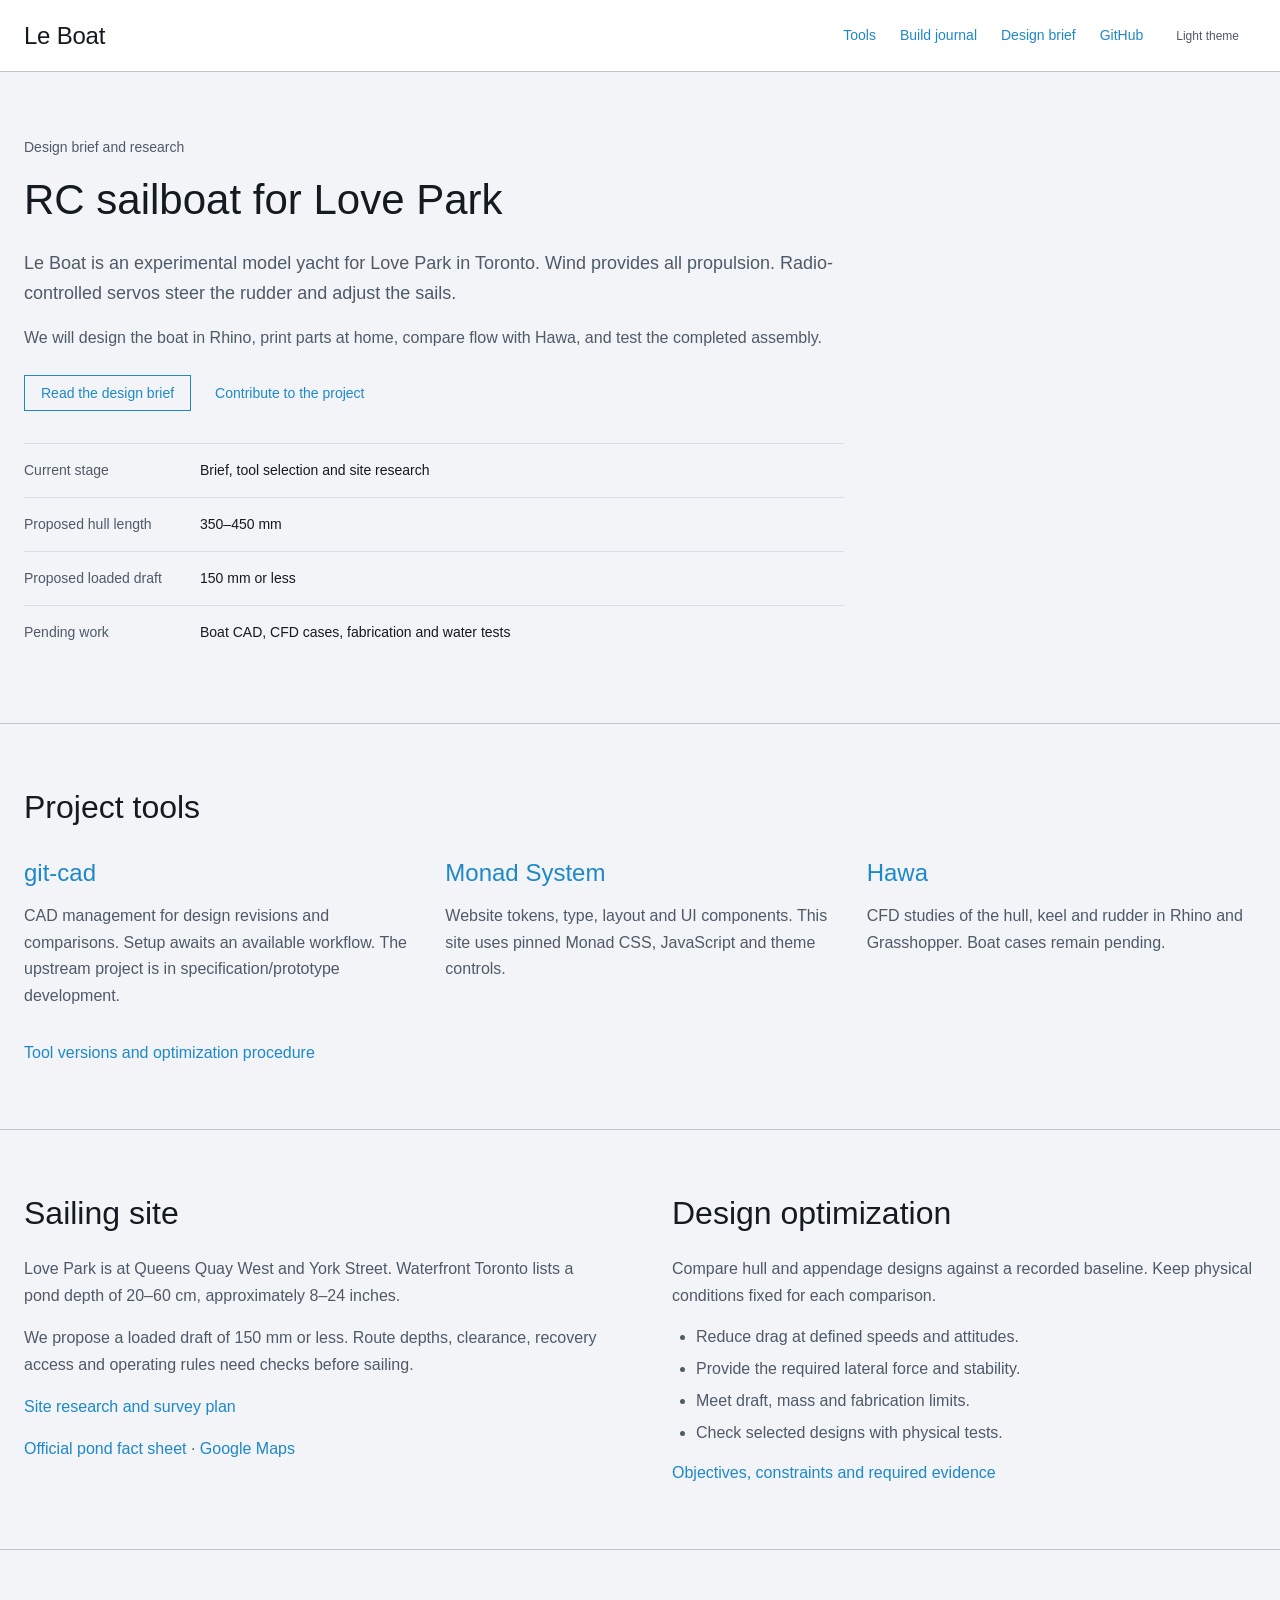
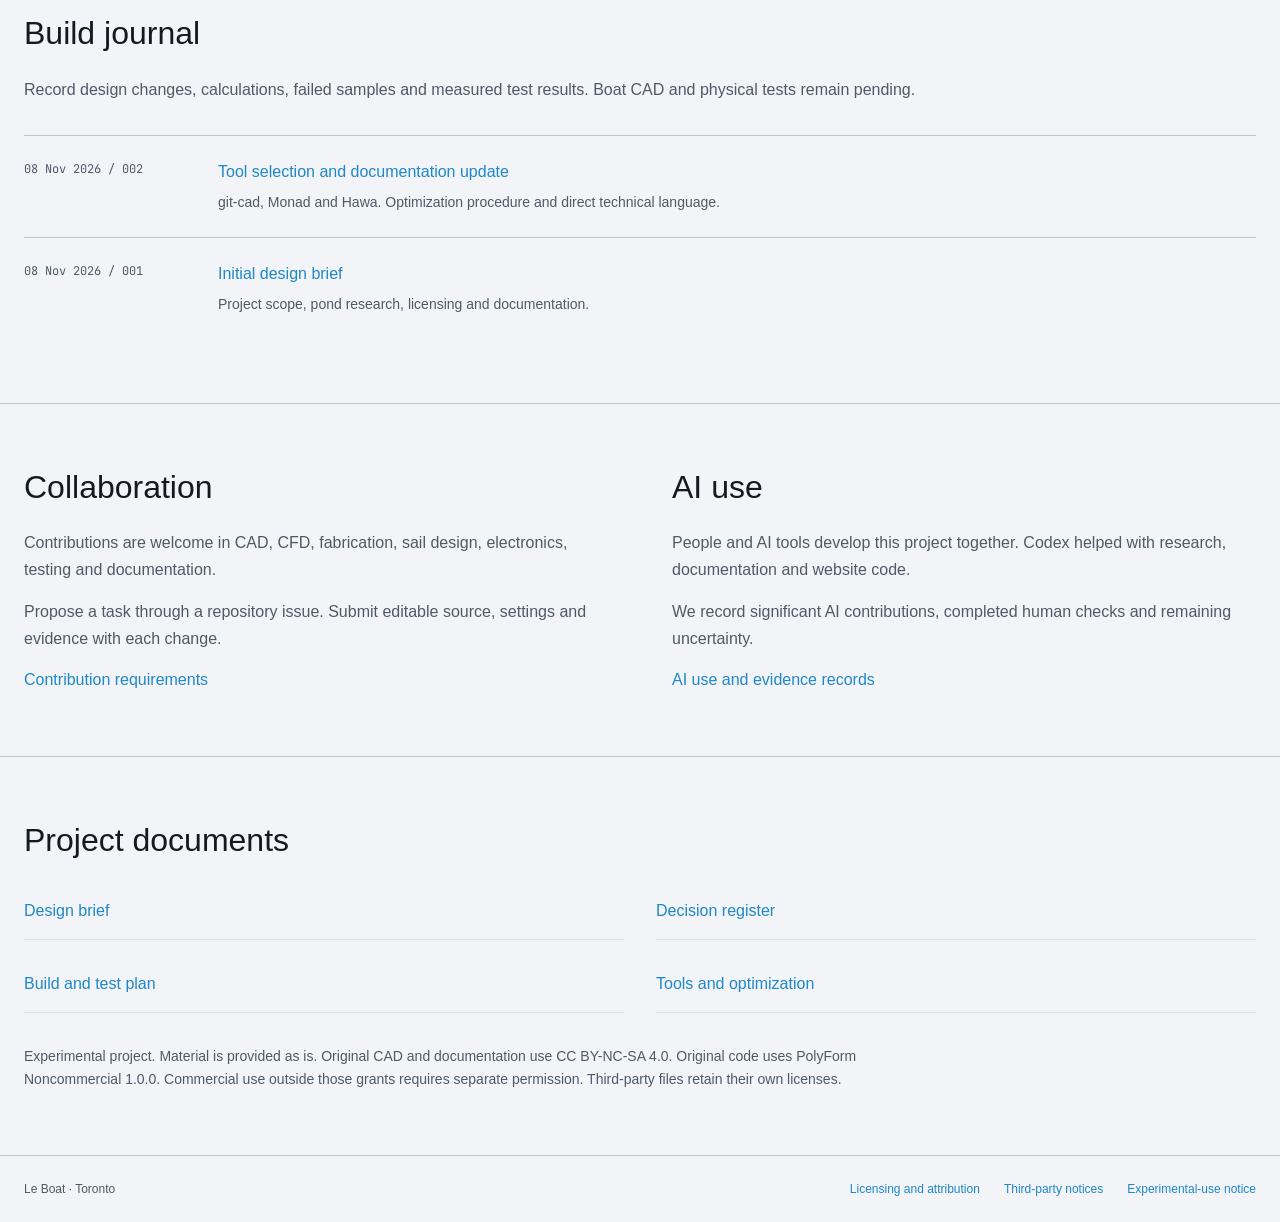
==== commit b1f8bf63: "Remove homepage boat diagram" ====
--- a/docs/index.html
+++ b/docs/index.html
@@ -1,7 +1,7 @@
 <!doctype html>
 <!-- SPDX-License-Identifier: PolyForm-Noncommercial-1.0.0
 Required Notice: Copyright 2026 range-et and contributors. Le Boat — https://github.com/range-et/le-boat.
-Prose and illustration: CC BY-NC-SA 4.0. Monad assets retain the MIT license. -->
+Prose: CC BY-NC-SA 4.0. Monad assets retain the MIT license. -->
 <html lang="en"><head>
 <meta charset="utf-8"><meta name="viewport" content="width=device-width,initial-scale=1">
 <title>Le Boat — RC sailboat for Love Park</title>
@@ -13,16 +13,6 @@
 <main id="content">
 <section class="overview section">
 <div><p class="section-label">Design brief and research</p><h1>RC sailboat for Love Park</h1><p class="intro">Le Boat is an experimental model yacht for Love Park in Toronto. Wind provides all propulsion. Radio-controlled servos steer the rudder and adjust the sails.</p><p>We will design the boat in Rhino, print parts at home, compare flow with Hawa, and test the completed assembly.</p><div class="actions"><a class="atomos-btn atomos-btn--secondary" href="reference/design-brief.html">Read the design brief</a><a href="https://github.com/range-et/le-boat/issues">Contribute to the project</a></div><dl class="status-list"><div><dt>Current stage</dt><dd>Brief, tool selection and site research</dd></div><div><dt>Proposed hull length</dt><dd>350–450 mm</dd></div><div><dt>Proposed loaded draft</dt><dd>150 mm or less</dd></div><div><dt>Pending work</dt><dd>Boat CAD, CFD cases, fabrication and water tests</dd></div></dl></div>
-<figure class="boat-figure"><svg viewBox="0 0 600 630" role="img" aria-labelledby="boat-title boat-desc" xmlns="http://www.w3.org/2000/svg">
-<title id="boat-title">A small yacht, sketched as a design idea</title><desc id="boat-desc">Concept illustration with cloth sails, a segmented hull and a shallow keel. Dimensions remain open.</desc>
-<defs><pattern id="grid" width="30" height="30" patternUnits="userSpaceOnUse"><path d="M 30 0 L 0 0 0 30" fill="none" stroke="var(--strata-border-subtle)" stroke-width=".6"/></pattern></defs>
-<rect x="15" y="15" width="570" height="600" rx="2" fill="url(#grid)"/>
-<g stroke="var(--strata-border)" stroke-width="1" fill="none"><path d="M45 480H555M45 510H555M45 540H555M90 390V565M515 390V565"/><path d="M90 557H515M90 550V564M515 550V564"/></g>
-<ellipse cx="300" cy="481" rx="235" ry="38" fill="var(--strata-layer-02)"/>
-<g stroke="var(--strata-text-primary)" stroke-linejoin="round"><path d="M295 83L295 436" stroke-width="5"/><path d="M286 104L134 397L286 389Z" fill="var(--strata-layer-01)" stroke-width="2"/><path d="M310 110L310 386L477 373Z" fill="var(--strata-interactive)" stroke-width="2"/><path d="M310 174L347 383M310 258L390 379M310 332L438 376" fill="none" stroke="var(--strata-border)" stroke-width="1"/><path d="M280 131L113 440M303 113L491 426" fill="none" stroke-width="1"/><path d="M116 432Q289 405 495 419L453 460Q282 502 152 462Z" fill="var(--strata-layer-01)" stroke-width="2.5"/><path d="M116 432Q300 447 495 419" fill="none" stroke-width="2"/><path d="M230 425L244 482M352 420L359 478" fill="none" stroke="var(--strata-text-secondary)" stroke-dasharray="4 4"/><path d="M279 485L284 519L329 519L339 481" fill="var(--strata-text-secondary)" stroke-width="2"/><ellipse cx="307" cy="520" rx="38" ry="7" fill="var(--strata-text-primary)"/><path d="M449 461L446 496L461 492L468 456" fill="var(--strata-interactive)" stroke-width="2"/><path d="M302 394L482 382" stroke-width="4"/></g>
-<g fill="var(--strata-text-secondary)" font-family="Helvetica, Arial, sans-serif" font-size="11"><text x="40" y="52">Le Boat / Concept 001</text><text x="170" y="581">Removable rig and shallow keel</text><text x="378" y="95">Wind propulsion</text><text x="370" y="110">Cloth sails</text><text x="38" y="600">Concept sketch / Dimensions pending</text></g>
-<path d="M410 122L410 170" stroke="var(--strata-text-secondary)" fill="none"/><circle cx="410" cy="170" r="3" fill="var(--strata-text-secondary)"/>
-</svg><figcaption>Concept sketch. Geometry, dimensions and rig remain open.</figcaption></figure>
 </section>
 <section class="section" id="tools"><h2>Project tools</h2><div class="tool-grid"><article><h3><a href="https://github.com/range-et/git-cad">git-cad</a></h3><p>CAD management for design revisions and comparisons. Setup awaits an available workflow. The upstream project is in specification/prototype development.</p></article><article><h3><a href="https://github.com/range-et/monad_system">Monad System</a></h3><p>Website tokens, type, layout and UI components. This site uses pinned Monad CSS, JavaScript and theme controls.</p></article><article><h3><a href="https://github.com/range-et/hawa-cfd">Hawa</a></h3><p>CFD studies of the hull, keel and rudder in Rhino and Grasshopper. Boat cases remain pending.</p></article></div><a href="reference/tools-and-optimization.html">Tool versions and optimization procedure</a></section>
 <section class="section two-columns" id="site"><div><h2>Sailing site</h2><p>Love Park is at Queens Quay West and York Street. Waterfront Toronto lists a pond depth of 20–60 cm, approximately 8–24 inches.</p><p>We propose a loaded draft of 150 mm or less. Route depths, clearance, recovery access and operating rules need checks before sailing.</p><p><a href="reference/pond.html">Site research and survey plan</a></p><p><a href="https://www.waterfrontoronto.ca/sites/default/files/2023-06/Love%20Park%20Fact%20Sheet_0.pdf">Official pond fact sheet</a> · <a href="https://www.google.com/maps/search/?api=1&query=Love+Park+Toronto">Google Maps</a></p></div><div><h2>Design optimization</h2><p>Compare hull and appendage designs against a recorded baseline. Keep physical conditions fixed for each comparison.</p><ul><li>Reduce drag at defined speeds and attitudes.</li><li>Provide the required lateral force and stability.</li><li>Meet draft, mass and fabrication limits.</li><li>Check selected designs with physical tests.</li></ul><a href="reference/tools-and-optimization.html">Objectives, constraints and required evidence</a></div></section>
--- a/docs/assets/style.css
+++ b/docs/assets/style.css
@@ -11,7 +11,7 @@
 p + a, ul + a { display: inline-block; margin-top: var(--space-2); }
 ul, ol { padding-left: var(--space-3); color: var(--strata-text-secondary); }
 li + li { margin-top: var(--space-1); }
-.overview { display: grid; grid-template-columns: 1.25fr 1fr; gap: var(--space-6); align-items: start; }
+.overview > div { max-width: 820px; }
 .overview h1 { max-width: 620px; margin: var(--space-2) 0 var(--space-3); }
 .section-label { font-size: var(--type-sm); }
 .intro { font-size: var(--type-md); }
@@ -20,9 +20,6 @@
 .status-list > div { display: grid; grid-template-columns: 160px 1fr; gap: var(--space-2); border-top: 1px solid var(--strata-border-subtle); padding-block: var(--space-2); }
 .status-list dt { color: var(--strata-text-secondary); }
 .status-list dd { margin: 0; }
-.boat-figure { margin: 0; align-self: center; }
-.boat-figure svg { width: 100%; display: block; }
-.boat-figure figcaption { font-size: var(--type-xs); color: var(--strata-text-secondary); margin-top: var(--space-1); }
 .tool-grid { display: grid; grid-template-columns: repeat(3, 1fr); gap: var(--space-4); margin-block: var(--space-4); }
 .tool-grid h3 { margin-bottom: var(--space-2); font-size: var(--type-xl); }
 .two-columns { display: grid; grid-template-columns: 1fr 1fr; gap: var(--space-8); }
@@ -51,8 +48,6 @@
 .document th { background: var(--strata-layer-02); font-weight: 500; }
 .document pre { margin-block: var(--space-3); }
 @media (max-width: 800px) {
-  .overview { grid-template-columns: 1fr; }
-  .boat-figure { width: min(100%, 420px); justify-self: start; }
   .two-columns { gap: var(--space-4); }
   .tool-grid { gap: var(--space-3); }
   .site-header nav { gap: var(--space-2); }
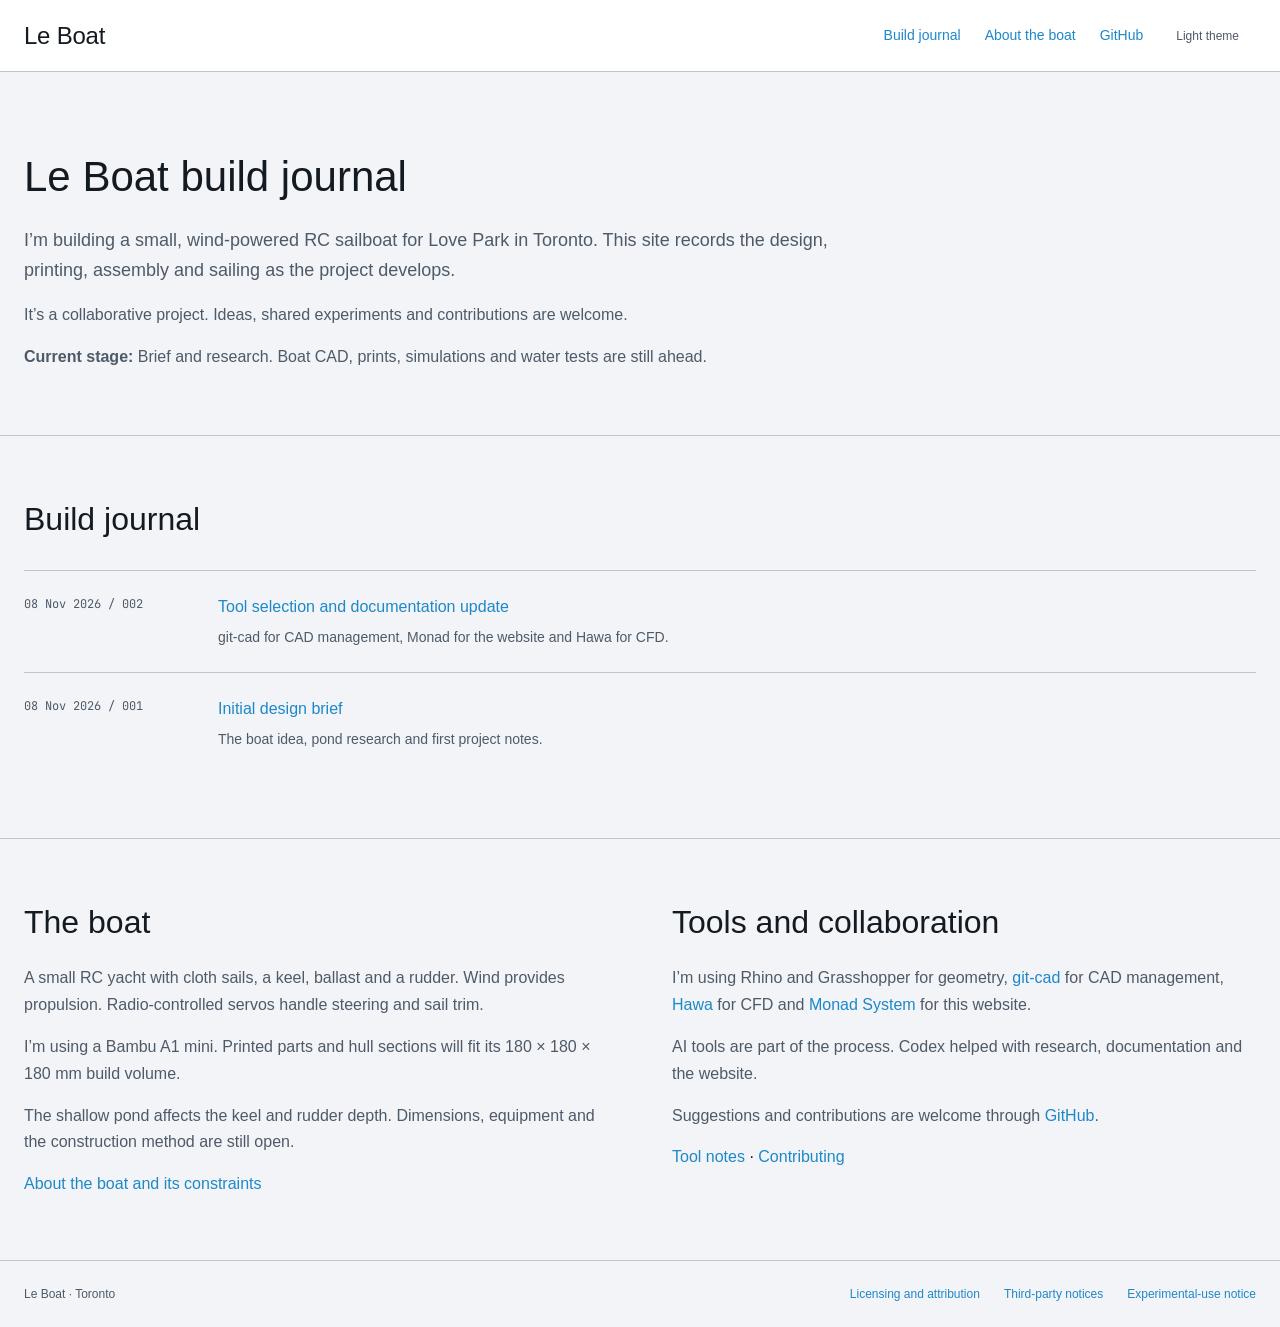
==== commit 5043dc9e: "Focus site on the collaborative boat build journal" ====
--- a/docs/index.html
+++ b/docs/index.html
@@ -4,20 +4,15 @@
 Prose: CC BY-NC-SA 4.0. Monad assets retain the MIT license. -->
 <html lang="en"><head>
 <meta charset="utf-8"><meta name="viewport" content="width=device-width,initial-scale=1">
-<title>Le Boat — RC sailboat for Love Park</title>
-<meta name="description" content="Design and build records for an experimental wind-powered RC sailboat in Toronto. CAD management with git-cad, website UI with Monad, and CFD with Hawa.">
+<title>Le Boat — Build journal</title>
+<meta name="description" content="My build journal for a small wind-powered RC sailboat for Love Park in Toronto. A collaborative project using CAD, home printing and AI tools.">
 <link rel="stylesheet" href="assets/monad/monad.css"><link rel="stylesheet" href="assets/style.css">
 </head><body>
 <a class="skip" href="#content">Skip to content</a>
-<header class="monad-header site-header"><a class="monad-header__name" href="index.html">Le Boat</a><nav aria-label="Main"><a href="#tools">Tools</a><a href="#journal">Build journal</a><a href="reference/design-brief.html">Design brief</a><a href="https://github.com/range-et/le-boat">GitHub</a></nav><button class="atomos-btn atomos-btn--ghost atomos-btn--sm" type="button" data-mn-theme-toggle aria-label="Light theme" aria-pressed="false">Light theme</button></header>
+<header class="monad-header site-header"><a class="monad-header__name" href="index.html">Le Boat</a><nav aria-label="Main"><a href="#journal">Build journal</a><a href="reference/design-brief.html">About the boat</a><a href="https://github.com/range-et/le-boat">GitHub</a></nav><button class="atomos-btn atomos-btn--ghost atomos-btn--sm" type="button" data-mn-theme-toggle aria-label="Light theme" aria-pressed="false">Light theme</button></header>
 <main id="content">
-<section class="overview section">
-<div><p class="section-label">Design brief and research</p><h1>RC sailboat for Love Park</h1><p class="intro">Le Boat is an experimental model yacht for Love Park in Toronto. Wind provides all propulsion. Radio-controlled servos steer the rudder and adjust the sails.</p><p>We will design the boat in Rhino, print parts at home, compare flow with Hawa, and test the completed assembly.</p><div class="actions"><a class="atomos-btn atomos-btn--secondary" href="reference/design-brief.html">Read the design brief</a><a href="https://github.com/range-et/le-boat/issues">Contribute to the project</a></div><dl class="status-list"><div><dt>Current stage</dt><dd>Brief, tool selection and site research</dd></div><div><dt>Proposed hull length</dt><dd>350–450 mm</dd></div><div><dt>Proposed loaded draft</dt><dd>150 mm or less</dd></div><div><dt>Pending work</dt><dd>Boat CAD, CFD cases, fabrication and water tests</dd></div></dl></div>
-</section>
-<section class="section" id="tools"><h2>Project tools</h2><div class="tool-grid"><article><h3><a href="https://github.com/range-et/git-cad">git-cad</a></h3><p>CAD management for design revisions and comparisons. Setup awaits an available workflow. The upstream project is in specification/prototype development.</p></article><article><h3><a href="https://github.com/range-et/monad_system">Monad System</a></h3><p>Website tokens, type, layout and UI components. This site uses pinned Monad CSS, JavaScript and theme controls.</p></article><article><h3><a href="https://github.com/range-et/hawa-cfd">Hawa</a></h3><p>CFD studies of the hull, keel and rudder in Rhino and Grasshopper. Boat cases remain pending.</p></article></div><a href="reference/tools-and-optimization.html">Tool versions and optimization procedure</a></section>
-<section class="section two-columns" id="site"><div><h2>Sailing site</h2><p>Love Park is at Queens Quay West and York Street. Waterfront Toronto lists a pond depth of 20–60 cm, approximately 8–24 inches.</p><p>We propose a loaded draft of 150 mm or less. Route depths, clearance, recovery access and operating rules need checks before sailing.</p><p><a href="reference/pond.html">Site research and survey plan</a></p><p><a href="https://www.waterfrontoronto.ca/sites/default/files/2023-06/Love%20Park%20Fact%20Sheet_0.pdf">Official pond fact sheet</a> · <a href="https://www.google.com/maps/search/?api=1&query=Love+Park+Toronto">Google Maps</a></p></div><div><h2>Design optimization</h2><p>Compare hull and appendage designs against a recorded baseline. Keep physical conditions fixed for each comparison.</p><ul><li>Reduce drag at defined speeds and attitudes.</li><li>Provide the required lateral force and stability.</li><li>Meet draft, mass and fabrication limits.</li><li>Check selected designs with physical tests.</li></ul><a href="reference/tools-and-optimization.html">Objectives, constraints and required evidence</a></div></section>
-<section class="section" id="journal"><h2>Build journal</h2><p>Record design changes, calculations, failed samples and measured test results. Boat CAD and physical tests remain pending.</p><div class="journal-list"><a href="reference/2026-11-08-tools-and-language.html"><span class="date">08 Nov 2026 / 002</span><strong>Tool selection and documentation update</strong><span>git-cad, Monad and Hawa. Optimization procedure and direct technical language.</span></a><a href="reference/2026-11-08-project-foundation.html"><span class="date">08 Nov 2026 / 001</span><strong>Initial design brief</strong><span>Project scope, pond research, licensing and documentation.</span></a></div></section>
-<section class="section two-columns"><div><h2>Collaboration</h2><p>Contributions are welcome in CAD, CFD, fabrication, sail design, electronics, testing and documentation.</p><p>Propose a task through a repository issue. Submit editable source, settings and evidence with each change.</p><a href="reference/CONTRIBUTING.html">Contribution requirements</a></div><div><h2>AI use</h2><p>People and AI tools develop this project together. Codex helped with research, documentation and website code.</p><p>We record significant AI contributions, completed human checks and remaining uncertainty.</p><a href="reference/ai-co-creation.html">AI use and evidence records</a></div></section>
-<section class="section"><h2>Project documents</h2><div class="resource-links"><a href="reference/design-brief.html">Design brief</a><a href="reference/decisions.html">Decision register</a><a href="reference/build-plan.html">Build and test plan</a><a href="reference/tools-and-optimization.html">Tools and optimization</a></div><p class="license-note">Experimental project. Material is provided as is. Original CAD and documentation use CC BY-NC-SA 4.0. Original code uses PolyForm Noncommercial 1.0.0. Commercial use outside those grants requires separate permission. Third-party files retain their own licenses.</p></section>
+<section class="overview section"><div><h1>Le Boat build journal</h1><p class="intro">I’m building a small, wind-powered RC sailboat for Love Park in Toronto. This site records the design, printing, assembly and sailing as the project develops.</p><p>It’s a collaborative project. Ideas, shared experiments and contributions are welcome.</p><p><strong>Current stage:</strong> Brief and research. Boat CAD, prints, simulations and water tests are still ahead.</p></div></section>
+<section class="section" id="journal"><h2>Build journal</h2><div class="journal-list"><a href="reference/2026-11-08-tools-and-language.html"><span class="date">08 Nov 2026 / 002</span><strong>Tool selection and documentation update</strong><span>git-cad for CAD management, Monad for the website and Hawa for CFD.</span></a><a href="reference/2026-11-08-project-foundation.html"><span class="date">08 Nov 2026 / 001</span><strong>Initial design brief</strong><span>The boat idea, pond research and first project notes.</span></a></div></section>
+<section class="section two-columns" id="boat"><div><h2>The boat</h2><p>A small RC yacht with cloth sails, a keel, ballast and a rudder. Wind provides propulsion. Radio-controlled servos handle steering and sail trim.</p><p>I’m using a Bambu A1 mini. Printed parts and hull sections will fit its 180 × 180 × 180 mm build volume.</p><p>The shallow pond affects the keel and rudder depth. Dimensions, equipment and the construction method are still open.</p><a href="reference/design-brief.html">About the boat and its constraints</a></div><div><h2>Tools and collaboration</h2><p>I’m using Rhino and Grasshopper for geometry, <a href="https://github.com/range-et/git-cad">git-cad</a> for CAD management, <a href="https://github.com/range-et/hawa-cfd">Hawa</a> for CFD and <a href="https://github.com/range-et/monad_system">Monad System</a> for this website.</p><p>AI tools are part of the process. Codex helped with research, documentation and the website.</p><p>Suggestions and contributions are welcome through <a href="https://github.com/range-et/le-boat/issues">GitHub</a>.</p><a href="reference/tools-and-optimization.html">Tool notes</a> · <a href="reference/CONTRIBUTING.html">Contributing</a></div></section>
 </main><footer><span>Le Boat · Toronto</span><a href="reference/LICENSE.html">Licensing and attribution</a><a href="reference/THIRD_PARTY_NOTICES.html">Third-party notices</a><a href="reference/DISCLAIMER.html">Experimental-use notice</a></footer>
 <script src="assets/monad/monad.js"></script></body></html>
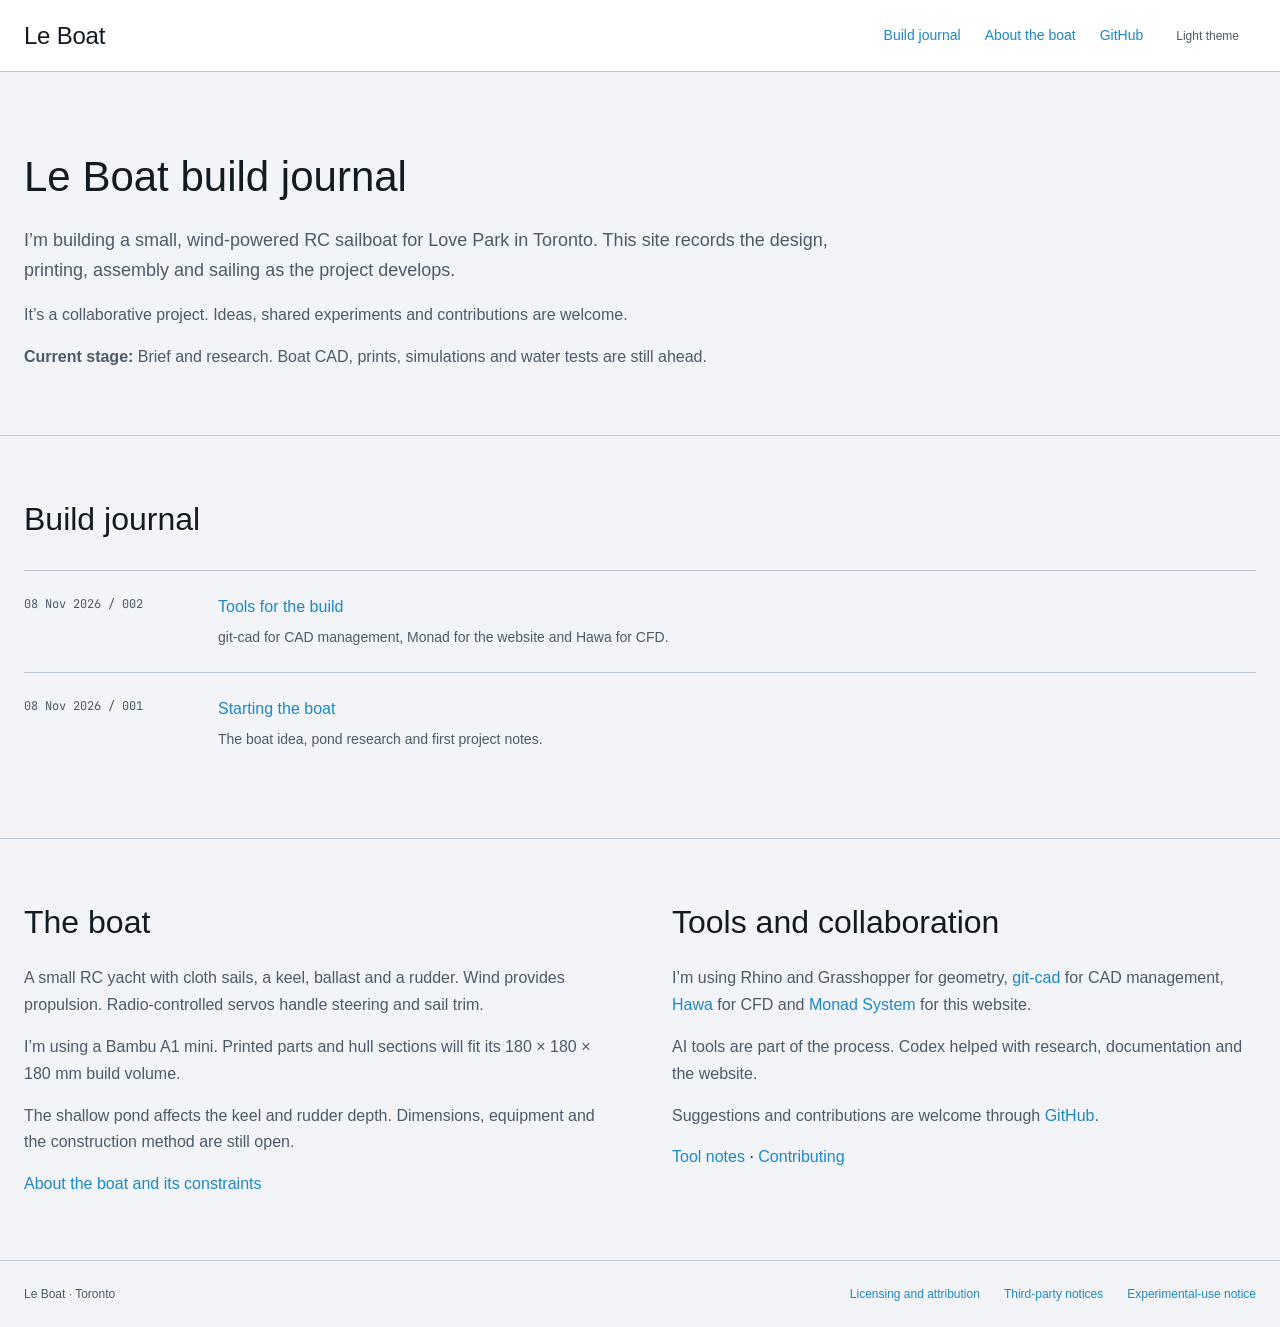
==== commit 07e6e5e5: "Write initial journal entries as build notes" ====
--- a/docs/index.html
+++ b/docs/index.html
@@ -12,7 +12,7 @@
 <header class="monad-header site-header"><a class="monad-header__name" href="index.html">Le Boat</a><nav aria-label="Main"><a href="#journal">Build journal</a><a href="reference/design-brief.html">About the boat</a><a href="https://github.com/range-et/le-boat">GitHub</a></nav><button class="atomos-btn atomos-btn--ghost atomos-btn--sm" type="button" data-mn-theme-toggle aria-label="Light theme" aria-pressed="false">Light theme</button></header>
 <main id="content">
 <section class="overview section"><div><h1>Le Boat build journal</h1><p class="intro">I’m building a small, wind-powered RC sailboat for Love Park in Toronto. This site records the design, printing, assembly and sailing as the project develops.</p><p>It’s a collaborative project. Ideas, shared experiments and contributions are welcome.</p><p><strong>Current stage:</strong> Brief and research. Boat CAD, prints, simulations and water tests are still ahead.</p></div></section>
-<section class="section" id="journal"><h2>Build journal</h2><div class="journal-list"><a href="reference/2026-11-08-tools-and-language.html"><span class="date">08 Nov 2026 / 002</span><strong>Tool selection and documentation update</strong><span>git-cad for CAD management, Monad for the website and Hawa for CFD.</span></a><a href="reference/2026-11-08-project-foundation.html"><span class="date">08 Nov 2026 / 001</span><strong>Initial design brief</strong><span>The boat idea, pond research and first project notes.</span></a></div></section>
+<section class="section" id="journal"><h2>Build journal</h2><div class="journal-list"><a href="reference/2026-11-08-tools-and-language.html"><span class="date">08 Nov 2026 / 002</span><strong>Tools for the build</strong><span>git-cad for CAD management, Monad for the website and Hawa for CFD.</span></a><a href="reference/2026-11-08-project-foundation.html"><span class="date">08 Nov 2026 / 001</span><strong>Starting the boat</strong><span>The boat idea, pond research and first project notes.</span></a></div></section>
 <section class="section two-columns" id="boat"><div><h2>The boat</h2><p>A small RC yacht with cloth sails, a keel, ballast and a rudder. Wind provides propulsion. Radio-controlled servos handle steering and sail trim.</p><p>I’m using a Bambu A1 mini. Printed parts and hull sections will fit its 180 × 180 × 180 mm build volume.</p><p>The shallow pond affects the keel and rudder depth. Dimensions, equipment and the construction method are still open.</p><a href="reference/design-brief.html">About the boat and its constraints</a></div><div><h2>Tools and collaboration</h2><p>I’m using Rhino and Grasshopper for geometry, <a href="https://github.com/range-et/git-cad">git-cad</a> for CAD management, <a href="https://github.com/range-et/hawa-cfd">Hawa</a> for CFD and <a href="https://github.com/range-et/monad_system">Monad System</a> for this website.</p><p>AI tools are part of the process. Codex helped with research, documentation and the website.</p><p>Suggestions and contributions are welcome through <a href="https://github.com/range-et/le-boat/issues">GitHub</a>.</p><a href="reference/tools-and-optimization.html">Tool notes</a> · <a href="reference/CONTRIBUTING.html">Contributing</a></div></section>
 </main><footer><span>Le Boat · Toronto</span><a href="reference/LICENSE.html">Licensing and attribution</a><a href="reference/THIRD_PARTY_NOTICES.html">Third-party notices</a><a href="reference/DISCLAIMER.html">Experimental-use notice</a></footer>
 <script src="assets/monad/monad.js"></script></body></html>
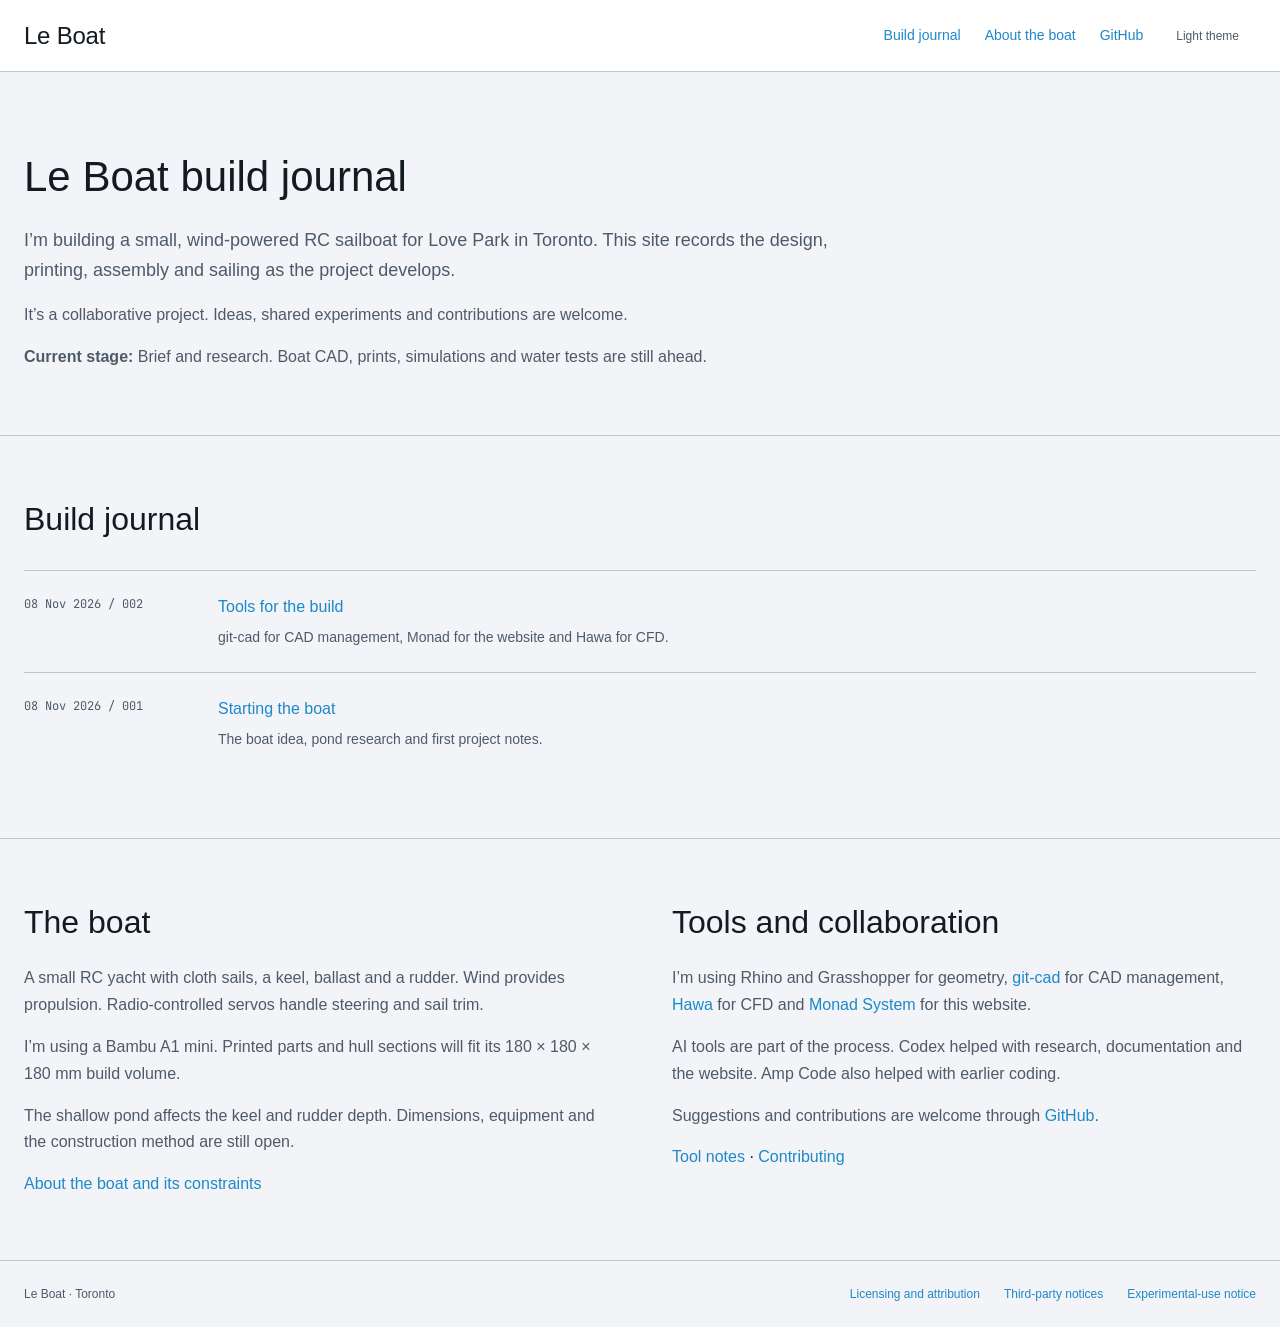
==== commit 75a83f19: "Credit Amp Code for earlier coding work" ====
--- a/docs/index.html
+++ b/docs/index.html
@@ -13,6 +13,6 @@
 <main id="content">
 <section class="overview section"><div><h1>Le Boat build journal</h1><p class="intro">I’m building a small, wind-powered RC sailboat for Love Park in Toronto. This site records the design, printing, assembly and sailing as the project develops.</p><p>It’s a collaborative project. Ideas, shared experiments and contributions are welcome.</p><p><strong>Current stage:</strong> Brief and research. Boat CAD, prints, simulations and water tests are still ahead.</p></div></section>
 <section class="section" id="journal"><h2>Build journal</h2><div class="journal-list"><a href="reference/2026-11-08-tools-and-language.html"><span class="date">08 Nov 2026 / 002</span><strong>Tools for the build</strong><span>git-cad for CAD management, Monad for the website and Hawa for CFD.</span></a><a href="reference/2026-11-08-project-foundation.html"><span class="date">08 Nov 2026 / 001</span><strong>Starting the boat</strong><span>The boat idea, pond research and first project notes.</span></a></div></section>
-<section class="section two-columns" id="boat"><div><h2>The boat</h2><p>A small RC yacht with cloth sails, a keel, ballast and a rudder. Wind provides propulsion. Radio-controlled servos handle steering and sail trim.</p><p>I’m using a Bambu A1 mini. Printed parts and hull sections will fit its 180 × 180 × 180 mm build volume.</p><p>The shallow pond affects the keel and rudder depth. Dimensions, equipment and the construction method are still open.</p><a href="reference/design-brief.html">About the boat and its constraints</a></div><div><h2>Tools and collaboration</h2><p>I’m using Rhino and Grasshopper for geometry, <a href="https://github.com/range-et/git-cad">git-cad</a> for CAD management, <a href="https://github.com/range-et/hawa-cfd">Hawa</a> for CFD and <a href="https://github.com/range-et/monad_system">Monad System</a> for this website.</p><p>AI tools are part of the process. Codex helped with research, documentation and the website.</p><p>Suggestions and contributions are welcome through <a href="https://github.com/range-et/le-boat/issues">GitHub</a>.</p><a href="reference/tools-and-optimization.html">Tool notes</a> · <a href="reference/CONTRIBUTING.html">Contributing</a></div></section>
+<section class="section two-columns" id="boat"><div><h2>The boat</h2><p>A small RC yacht with cloth sails, a keel, ballast and a rudder. Wind provides propulsion. Radio-controlled servos handle steering and sail trim.</p><p>I’m using a Bambu A1 mini. Printed parts and hull sections will fit its 180 × 180 × 180 mm build volume.</p><p>The shallow pond affects the keel and rudder depth. Dimensions, equipment and the construction method are still open.</p><a href="reference/design-brief.html">About the boat and its constraints</a></div><div><h2>Tools and collaboration</h2><p>I’m using Rhino and Grasshopper for geometry, <a href="https://github.com/range-et/git-cad">git-cad</a> for CAD management, <a href="https://github.com/range-et/hawa-cfd">Hawa</a> for CFD and <a href="https://github.com/range-et/monad_system">Monad System</a> for this website.</p><p>AI tools are part of the process. Codex helped with research, documentation and the website. Amp Code also helped with earlier coding.</p><p>Suggestions and contributions are welcome through <a href="https://github.com/range-et/le-boat/issues">GitHub</a>.</p><a href="reference/tools-and-optimization.html">Tool notes</a> · <a href="reference/CONTRIBUTING.html">Contributing</a></div></section>
 </main><footer><span>Le Boat · Toronto</span><a href="reference/LICENSE.html">Licensing and attribution</a><a href="reference/THIRD_PARTY_NOTICES.html">Third-party notices</a><a href="reference/DISCLAIMER.html">Experimental-use notice</a></footer>
 <script src="assets/monad/monad.js"></script></body></html>
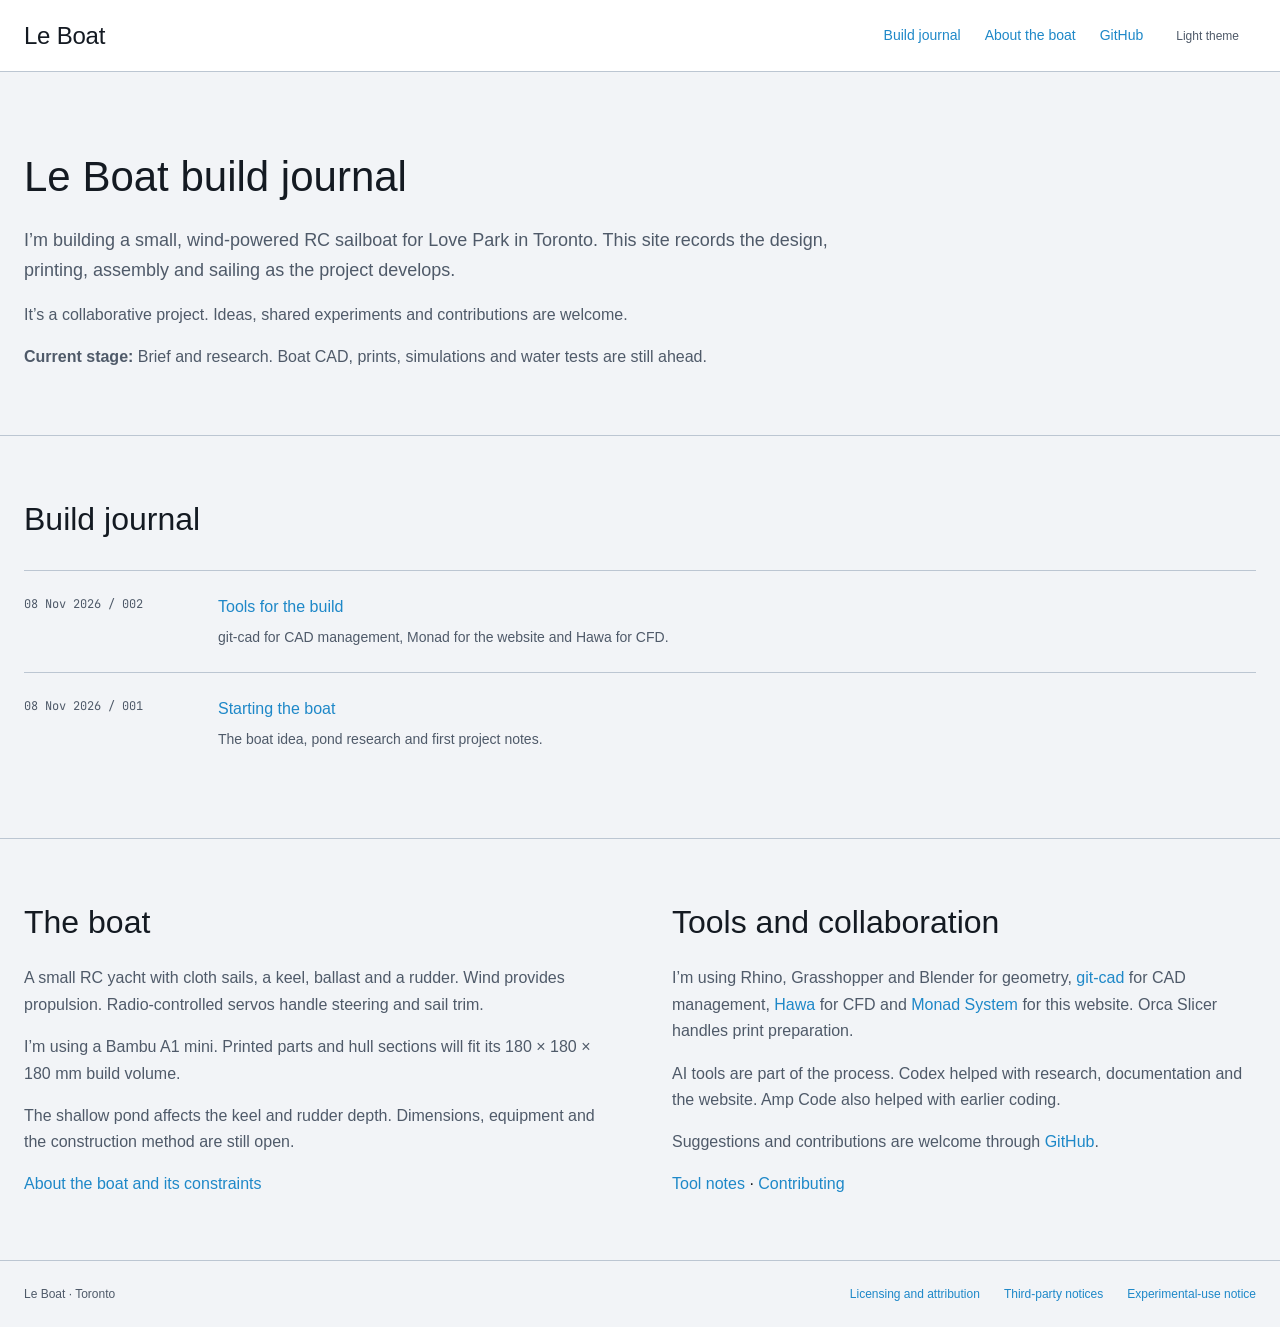
==== commit b85fccd2: "Add Blender and Orca Slicer to project tools" ====
--- a/docs/index.html
+++ b/docs/index.html
@@ -13,6 +13,6 @@
 <main id="content">
 <section class="overview section"><div><h1>Le Boat build journal</h1><p class="intro">I’m building a small, wind-powered RC sailboat for Love Park in Toronto. This site records the design, printing, assembly and sailing as the project develops.</p><p>It’s a collaborative project. Ideas, shared experiments and contributions are welcome.</p><p><strong>Current stage:</strong> Brief and research. Boat CAD, prints, simulations and water tests are still ahead.</p></div></section>
 <section class="section" id="journal"><h2>Build journal</h2><div class="journal-list"><a href="reference/2026-11-08-tools-and-language.html"><span class="date">08 Nov 2026 / 002</span><strong>Tools for the build</strong><span>git-cad for CAD management, Monad for the website and Hawa for CFD.</span></a><a href="reference/2026-11-08-project-foundation.html"><span class="date">08 Nov 2026 / 001</span><strong>Starting the boat</strong><span>The boat idea, pond research and first project notes.</span></a></div></section>
-<section class="section two-columns" id="boat"><div><h2>The boat</h2><p>A small RC yacht with cloth sails, a keel, ballast and a rudder. Wind provides propulsion. Radio-controlled servos handle steering and sail trim.</p><p>I’m using a Bambu A1 mini. Printed parts and hull sections will fit its 180 × 180 × 180 mm build volume.</p><p>The shallow pond affects the keel and rudder depth. Dimensions, equipment and the construction method are still open.</p><a href="reference/design-brief.html">About the boat and its constraints</a></div><div><h2>Tools and collaboration</h2><p>I’m using Rhino and Grasshopper for geometry, <a href="https://github.com/range-et/git-cad">git-cad</a> for CAD management, <a href="https://github.com/range-et/hawa-cfd">Hawa</a> for CFD and <a href="https://github.com/range-et/monad_system">Monad System</a> for this website.</p><p>AI tools are part of the process. Codex helped with research, documentation and the website. Amp Code also helped with earlier coding.</p><p>Suggestions and contributions are welcome through <a href="https://github.com/range-et/le-boat/issues">GitHub</a>.</p><a href="reference/tools-and-optimization.html">Tool notes</a> · <a href="reference/CONTRIBUTING.html">Contributing</a></div></section>
+<section class="section two-columns" id="boat"><div><h2>The boat</h2><p>A small RC yacht with cloth sails, a keel, ballast and a rudder. Wind provides propulsion. Radio-controlled servos handle steering and sail trim.</p><p>I’m using a Bambu A1 mini. Printed parts and hull sections will fit its 180 × 180 × 180 mm build volume.</p><p>The shallow pond affects the keel and rudder depth. Dimensions, equipment and the construction method are still open.</p><a href="reference/design-brief.html">About the boat and its constraints</a></div><div><h2>Tools and collaboration</h2><p>I’m using Rhino, Grasshopper and Blender for geometry, <a href="https://github.com/range-et/git-cad">git-cad</a> for CAD management, <a href="https://github.com/range-et/hawa-cfd">Hawa</a> for CFD and <a href="https://github.com/range-et/monad_system">Monad System</a> for this website. Orca Slicer handles print preparation.</p><p>AI tools are part of the process. Codex helped with research, documentation and the website. Amp Code also helped with earlier coding.</p><p>Suggestions and contributions are welcome through <a href="https://github.com/range-et/le-boat/issues">GitHub</a>.</p><a href="reference/tools-and-optimization.html">Tool notes</a> · <a href="reference/CONTRIBUTING.html">Contributing</a></div></section>
 </main><footer><span>Le Boat · Toronto</span><a href="reference/LICENSE.html">Licensing and attribution</a><a href="reference/THIRD_PARTY_NOTICES.html">Third-party notices</a><a href="reference/DISCLAIMER.html">Experimental-use notice</a></footer>
 <script src="assets/monad/monad.js"></script></body></html>
